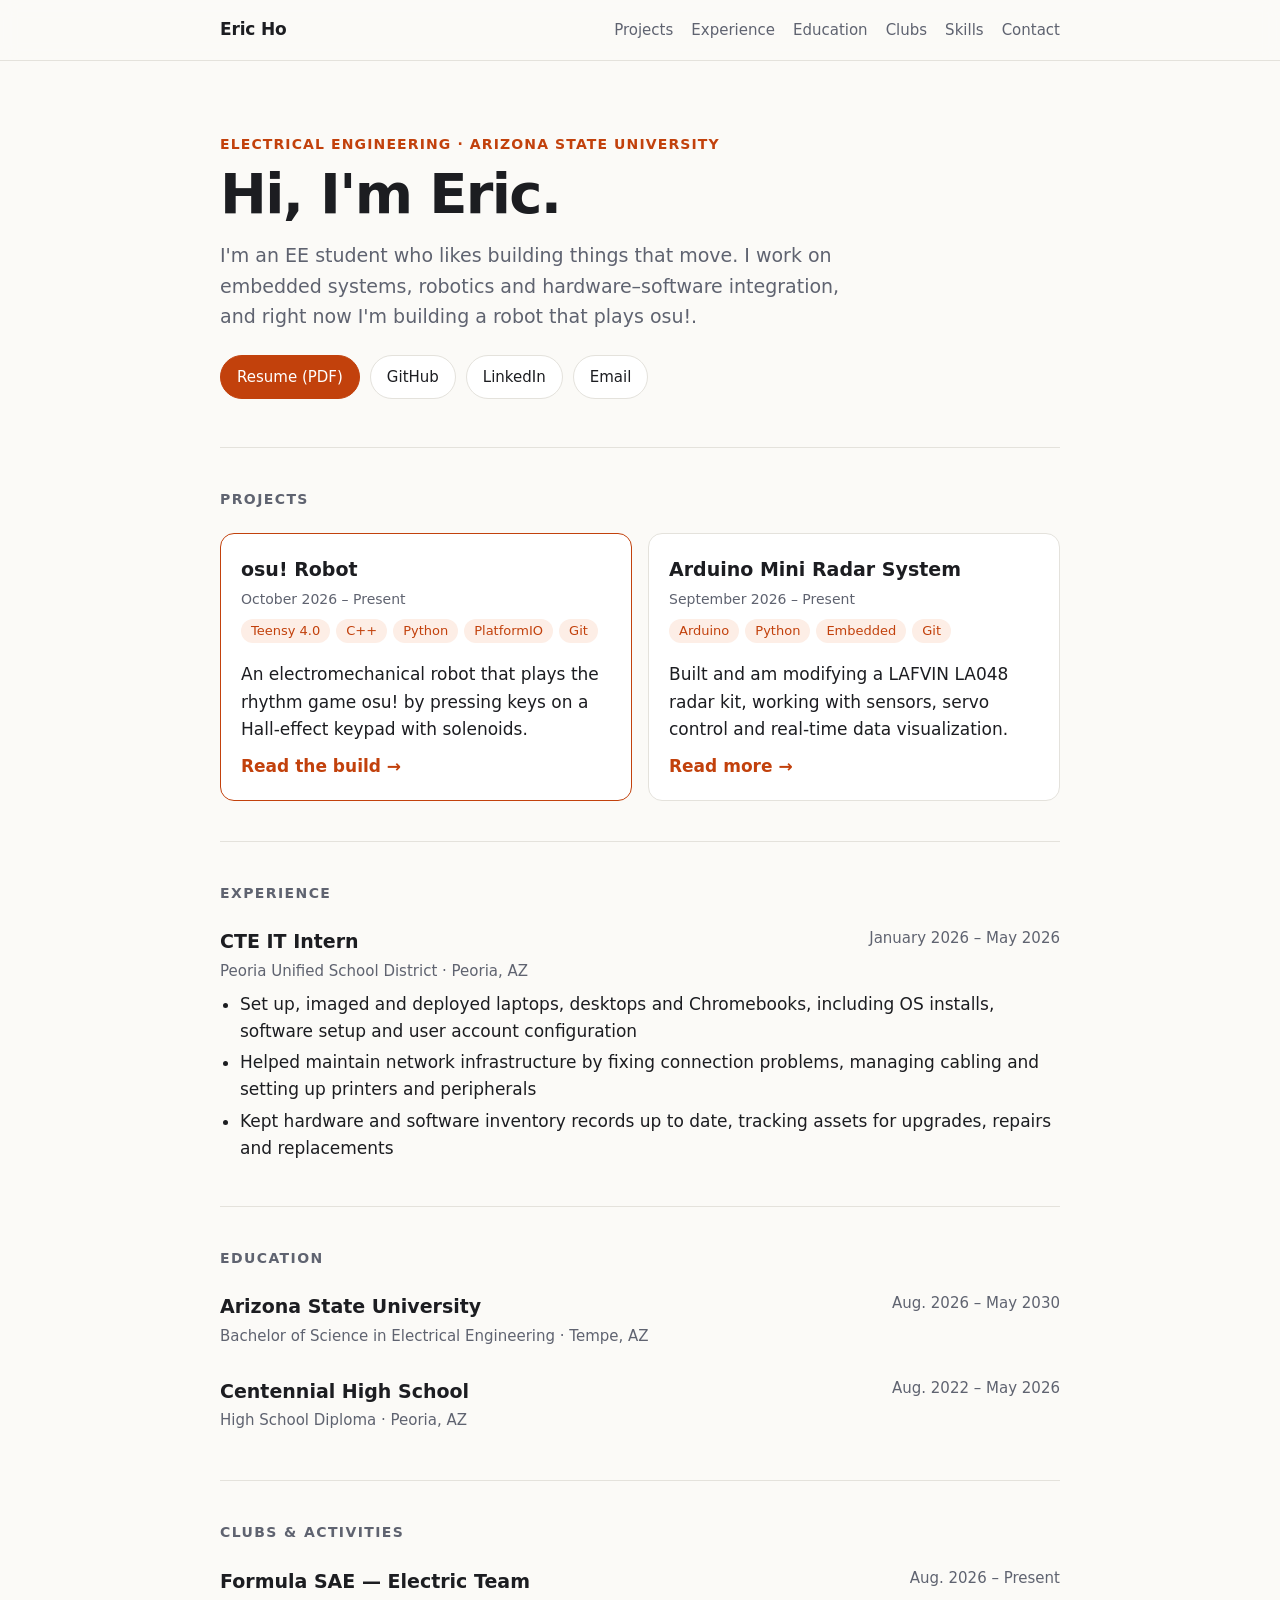
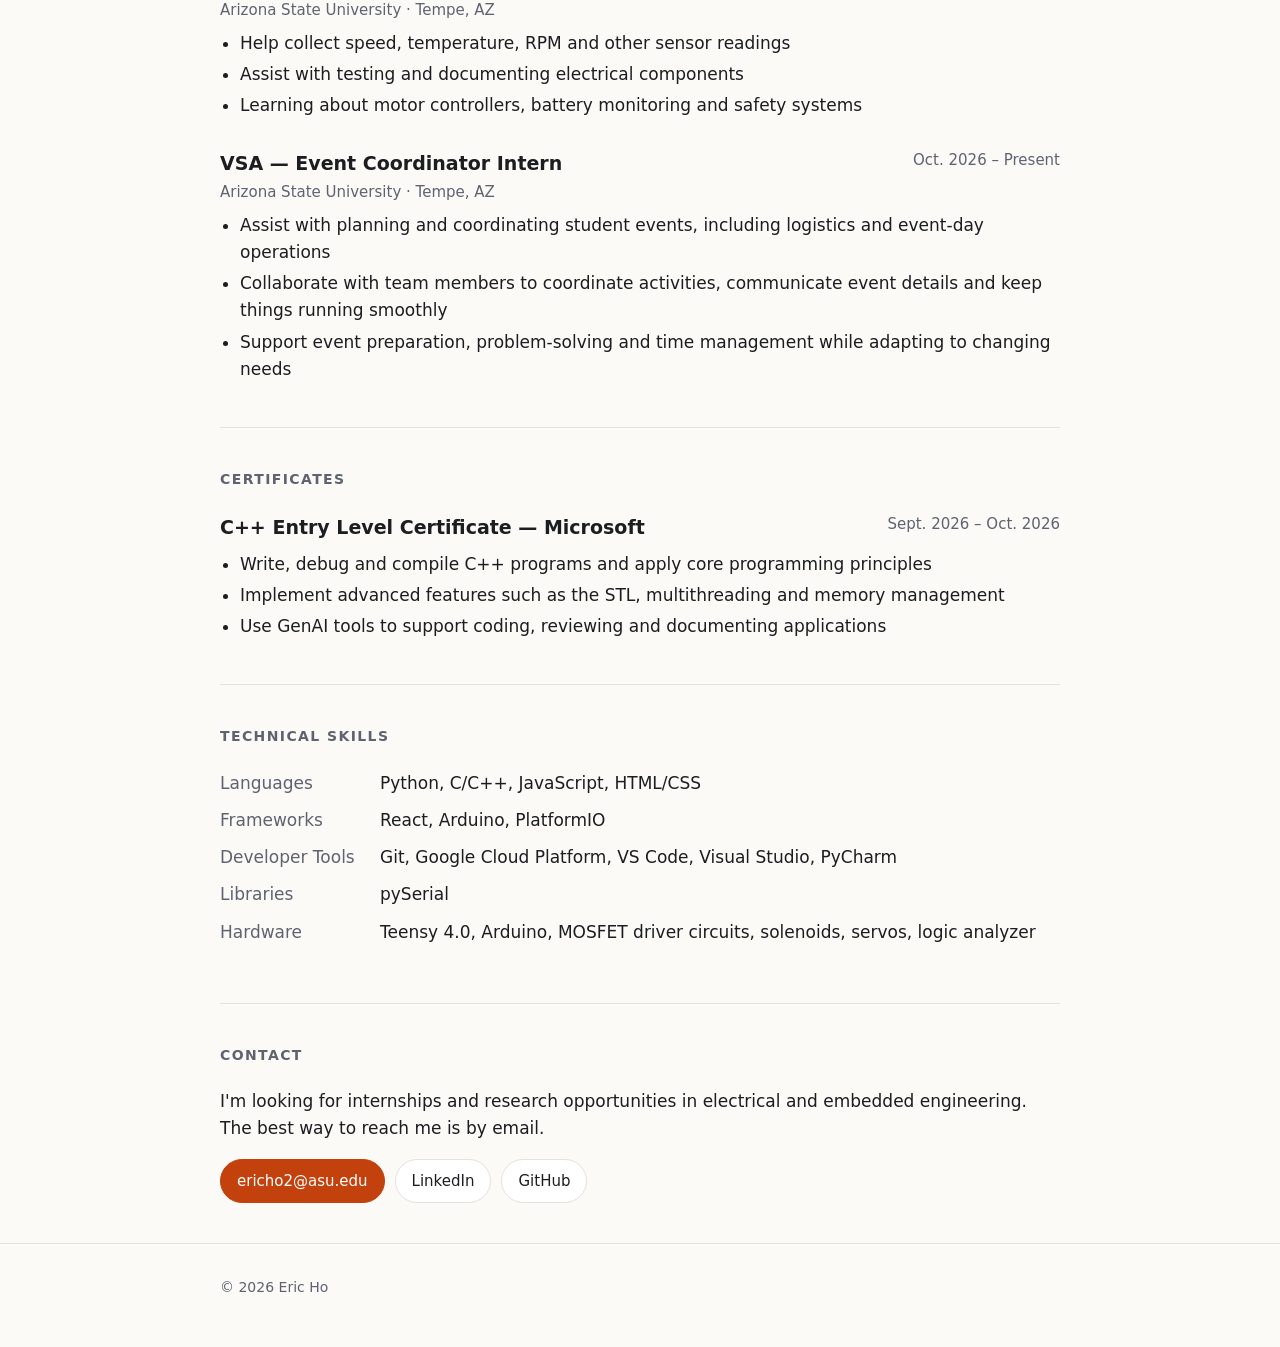
==== index.html @ dca61c08 "Initial commit: portfolio website" ====
<!doctype html>
<html lang="en">
<head>
  <meta charset="utf-8">
  <meta name="viewport" content="width=device-width, initial-scale=1">
  <title>Eric Ho | Electrical Engineering</title>
  <meta name="description" content="Eric Ho, Electrical Engineering student at Arizona State University. Embedded systems, robotics and hardware projects.">
  <link rel="icon" href="data:image/svg+xml,<svg xmlns='http://www.w3.org/2000/svg' viewBox='0 0 100 100'><text y='.9em' font-size='90'>⚡</text></svg>">
  <link rel="stylesheet" href="style.css">
</head>
<body>

<header class="nav">
  <div class="wrap">
    <a class="brand" href="#top">Eric Ho</a>
    <nav>
      <a href="#projects">Projects</a>
      <a href="#experience">Experience</a>
      <a href="#education">Education</a>
      <a href="#clubs">Clubs</a>
      <a href="#skills">Skills</a>
      <a href="#contact">Contact</a>
    </nav>
  </div>
</header>

<main id="top" class="wrap">

  <div class="hero">
    <p class="eyebrow">Electrical Engineering · Arizona State University</p>
    <h1>Hi, I'm Eric.</h1>
    <p class="lead">I'm an EE student who likes building things that move. I work on embedded systems, robotics and hardware–software integration, and right now I'm building a robot that plays osu!.</p>
    <div class="links">
      <a class="btn primary" href="Eric_Ho_Resume.pdf" target="_blank" rel="noopener">Resume (PDF)</a>
      <a class="btn" href="https://github.com/ericho235" target="_blank" rel="noopener">GitHub</a>
      <a class="btn" href="https://linkedin.com/in/erh0" target="_blank" rel="noopener">LinkedIn</a>
      <a class="btn" href="mailto:ericho2@asu.edu">Email</a>
    </div>
  </div>

  <section id="projects">
    <h2>Projects</h2>
    <div class="cards">
      <article class="card featured">
        <h3>osu! Robot</h3>
        <div class="meta">October 2026 – Present</div>
        <div class="tags"><span class="tag">Teensy 4.0</span><span class="tag">C++</span><span class="tag">Python</span><span class="tag">PlatformIO</span><span class="tag">Git</span></div>
        <p>An electromechanical robot that plays the rhythm game osu! by pressing keys on a Hall-effect keypad with solenoids.</p>
        <a class="more" href="projects/osu-robot.html">Read the build →</a>
      </article>
      <article class="card">
        <h3>Arduino Mini Radar System</h3>
        <div class="meta">September 2026 – Present</div>
        <div class="tags"><span class="tag">Arduino</span><span class="tag">Python</span><span class="tag">Embedded</span><span class="tag">Git</span></div>
        <p>Built and am modifying a LAFVIN LA048 radar kit, working with sensors, servo control and real-time data visualization.</p>
        <a class="more" href="projects/radar.html">Read more →</a>
      </article>
    </div>
  </section>

  <section id="experience">
    <h2>Experience</h2>
    <div class="item">
      <div class="item-head"><h3>CTE IT Intern</h3><span class="meta">January 2026 – May 2026</span></div>
      <div class="sub">Peoria Unified School District · Peoria, AZ</div>
      <ul>
        <li>Set up, imaged and deployed laptops, desktops and Chromebooks, including OS installs, software setup and user account configuration</li>
        <li>Helped maintain network infrastructure by fixing connection problems, managing cabling and setting up printers and peripherals</li>
        <li>Kept hardware and software inventory records up to date, tracking assets for upgrades, repairs and replacements</li>
      </ul>
    </div>
  </section>

  <section id="education">
    <h2>Education</h2>
    <div class="item">
      <div class="item-head"><h3>Arizona State University</h3><span class="meta">Aug. 2026 – May 2030</span></div>
      <div class="sub">Bachelor of Science in Electrical Engineering · Tempe, AZ</div>
    </div>
    <div class="item">
      <div class="item-head"><h3>Centennial High School</h3><span class="meta">Aug. 2022 – May 2026</span></div>
      <div class="sub">High School Diploma · Peoria, AZ</div>
    </div>
  </section>

  <section id="clubs">
    <h2>Clubs &amp; Activities</h2>
    <div class="item">
      <div class="item-head"><h3>Formula SAE — Electric Team</h3><span class="meta">Aug. 2026 – Present</span></div>
      <div class="sub">Arizona State University · Tempe, AZ</div>
      <ul>
        <li>Help collect speed, temperature, RPM and other sensor readings</li>
        <li>Assist with testing and documenting electrical components</li>
        <li>Learning about motor controllers, battery monitoring and safety systems</li>
      </ul>
    </div>
    <div class="item">
      <div class="item-head"><h3>VSA — Event Coordinator Intern</h3><span class="meta">Oct. 2026 – Present</span></div>
      <div class="sub">Arizona State University · Tempe, AZ</div>
      <ul>
        <li>Assist with planning and coordinating student events, including logistics and event-day operations</li>
        <li>Collaborate with team members to coordinate activities, communicate event details and keep things running smoothly</li>
        <li>Support event preparation, problem-solving and time management while adapting to changing needs</li>
      </ul>
    </div>
  </section>

  <section id="certificates">
    <h2>Certificates</h2>
    <div class="item">
      <div class="item-head"><h3>C++ Entry Level Certificate — Microsoft</h3><span class="meta">Sept. 2026 – Oct. 2026</span></div>
      <ul>
        <li>Write, debug and compile C++ programs and apply core programming principles</li>
        <li>Implement advanced features such as the STL, multithreading and memory management</li>
        <li>Use GenAI tools to support coding, reviewing and documenting applications</li>
      </ul>
    </div>
  </section>

  <section id="skills">
    <h2>Technical Skills</h2>
    <dl class="skills">
      <dt>Languages</dt><dd>Python, C/C++, JavaScript, HTML/CSS</dd>
      <dt>Frameworks</dt><dd>React, Arduino, PlatformIO</dd>
      <dt>Developer Tools</dt><dd>Git, Google Cloud Platform, VS Code, Visual Studio, PyCharm</dd>
      <dt>Libraries</dt><dd>pySerial</dd>
      <dt>Hardware</dt><dd>Teensy 4.0, Arduino, MOSFET driver circuits, solenoids, servos, logic analyzer</dd>
    </dl>
  </section>

  <section id="contact">
    <h2>Contact</h2>
    <p>I'm looking for internships and research opportunities in electrical and embedded engineering. The best way to reach me is by email.</p>
    <div class="links">
      <a class="btn primary" href="mailto:ericho2@asu.edu">ericho2@asu.edu</a>
      <a class="btn" href="https://linkedin.com/in/eric-ho-8888b2319" target="_blank" rel="noopener">LinkedIn</a>
      <a class="btn" href="https://github.com/ericho235" target="_blank" rel="noopener">GitHub</a>
    </div>
  </section>

</main>

<footer>
  <div class="wrap">© <span id="yr">2026</span> Eric Ho</div>
</footer>
<script>document.getElementById('yr').textContent = new Date().getFullYear();</script>
</body>
</html>
---- style.css ----
:root {
  --bg: #fbfaf7;
  --surface: #ffffff;
  --text: #1c1d21;
  --muted: #5f6370;
  --line: #e4e2dc;
  --accent: #c2410c;
  --accent-soft: #fdeee6;
  --maxw: 880px;
}
@media (prefers-color-scheme: dark) {
  :root {
    --bg: #121316;
    --surface: #1a1c20;
    --text: #ecebe8;
    --muted: #a0a3ab;
    --line: #2b2e34;
    --accent: #fb8a4c;
    --accent-soft: #2a1d16;
  }
}

* { box-sizing: border-box; }
html { scroll-behavior: smooth; scroll-padding-top: 72px; }
body {
  margin: 0;
  background: var(--bg);
  color: var(--text);
  font: 17px/1.6 "Inter", system-ui, -apple-system, "Segoe UI", sans-serif;
}
a { color: var(--accent); text-decoration: none; }
a:hover { text-decoration: underline; }
img, video { max-width: 100%; display: block; border-radius: 10px; }

.wrap { max-width: var(--maxw); margin: 0 auto; padding: 0 20px; }

/* Nav */
header.nav {
  position: sticky; top: 0; z-index: 10;
  background: color-mix(in srgb, var(--bg) 88%, transparent);
  backdrop-filter: blur(8px);
  border-bottom: 1px solid var(--line);
}
header.nav .wrap { display: flex; align-items: center; justify-content: space-between; height: 60px; gap: 16px; }
header.nav .brand { font-weight: 700; color: var(--text); letter-spacing: -0.01em; }
header.nav nav { display: flex; gap: 18px; overflow-x: auto; scrollbar-width: none; }
header.nav nav a { color: var(--muted); font-size: 15px; white-space: nowrap; }
header.nav nav a:hover { color: var(--text); text-decoration: none; }

/* Hero */
.hero { padding: 72px 0 48px; }
.hero .eyebrow { color: var(--accent); font-weight: 600; font-size: 14px; letter-spacing: .08em; text-transform: uppercase; margin: 0 0 10px; }
.hero h1 { font-size: clamp(36px, 7vw, 56px); line-height: 1.05; margin: 0 0 16px; letter-spacing: -0.03em; }
.hero p.lead { font-size: 19px; color: var(--muted); max-width: 620px; margin: 0 0 24px; }
.links { display: flex; flex-wrap: wrap; gap: 10px; }
.btn {
  display: inline-block; padding: 9px 16px; border-radius: 999px;
  border: 1px solid var(--line); color: var(--text); font-size: 15px; background: var(--surface);
}
.btn:hover { border-color: var(--accent); text-decoration: none; }
.btn.primary { background: var(--accent); border-color: var(--accent); color: #fff; }

/* Sections */
section { padding: 40px 0; border-top: 1px solid var(--line); }
section h2 { font-size: 14px; letter-spacing: .1em; text-transform: uppercase; color: var(--muted); margin: 0 0 22px; }

.item { margin-bottom: 28px; }
.item:last-child { margin-bottom: 0; }
.item-head { display: flex; justify-content: space-between; flex-wrap: wrap; gap: 4px 16px; }
.item h3 { font-size: 19px; margin: 0; }
.item .meta { color: var(--muted); font-size: 15px; }
.item .sub { color: var(--muted); font-size: 15px; margin: 2px 0 8px; }
.item ul { margin: 8px 0 0; padding-left: 20px; }
.item li { margin-bottom: 4px; }

.tags { display: flex; flex-wrap: wrap; gap: 6px; margin: 8px 0; }
.tag { font-size: 13px; padding: 2px 10px; border-radius: 999px; background: var(--accent-soft); color: var(--accent); }

/* Project cards */
.cards { display: grid; grid-template-columns: repeat(auto-fit, minmax(260px, 1fr)); gap: 16px; }
.card {
  background: var(--surface); border: 1px solid var(--line); border-radius: 14px;
  padding: 20px; display: flex; flex-direction: column;
}
.card.featured { border-color: var(--accent); }
.card h3 { margin: 0 0 4px; font-size: 19px; }
.card .meta { color: var(--muted); font-size: 14px; }
.card p { margin: 10px 0; }
.card .more { margin-top: auto; font-weight: 600; }

.skills { display: grid; grid-template-columns: 140px 1fr; gap: 10px 20px; }
.skills dt { color: var(--muted); }
.skills dd { margin: 0; }
@media (max-width: 560px) { .skills { grid-template-columns: 1fr; gap: 2px; } .skills dd { margin-bottom: 10px; } }

footer { padding: 32px 0 48px; color: var(--muted); font-size: 14px; border-top: 1px solid var(--line); }

/* Project page */
.project-hero { padding: 48px 0 24px; }
.project-hero h1 { font-size: clamp(32px, 6vw, 46px); margin: 8px 0 10px; letter-spacing: -0.02em; }
.back { font-size: 15px; }
.media-placeholder {
  aspect-ratio: 16 / 9; border: 2px dashed var(--line); border-radius: 14px;
  display: grid; place-items: center; text-align: center; color: var(--muted); padding: 20px;
  background: var(--surface); margin: 8px 0 0;
}
.prose h2 { font-size: 24px; text-transform: none; letter-spacing: -0.01em; color: var(--text); margin: 0 0 12px; }
.prose p, .prose li { max-width: 680px; }
.todo { background: var(--accent-soft); border-left: 3px solid var(--accent); padding: 10px 14px; border-radius: 6px; font-size: 15px; }
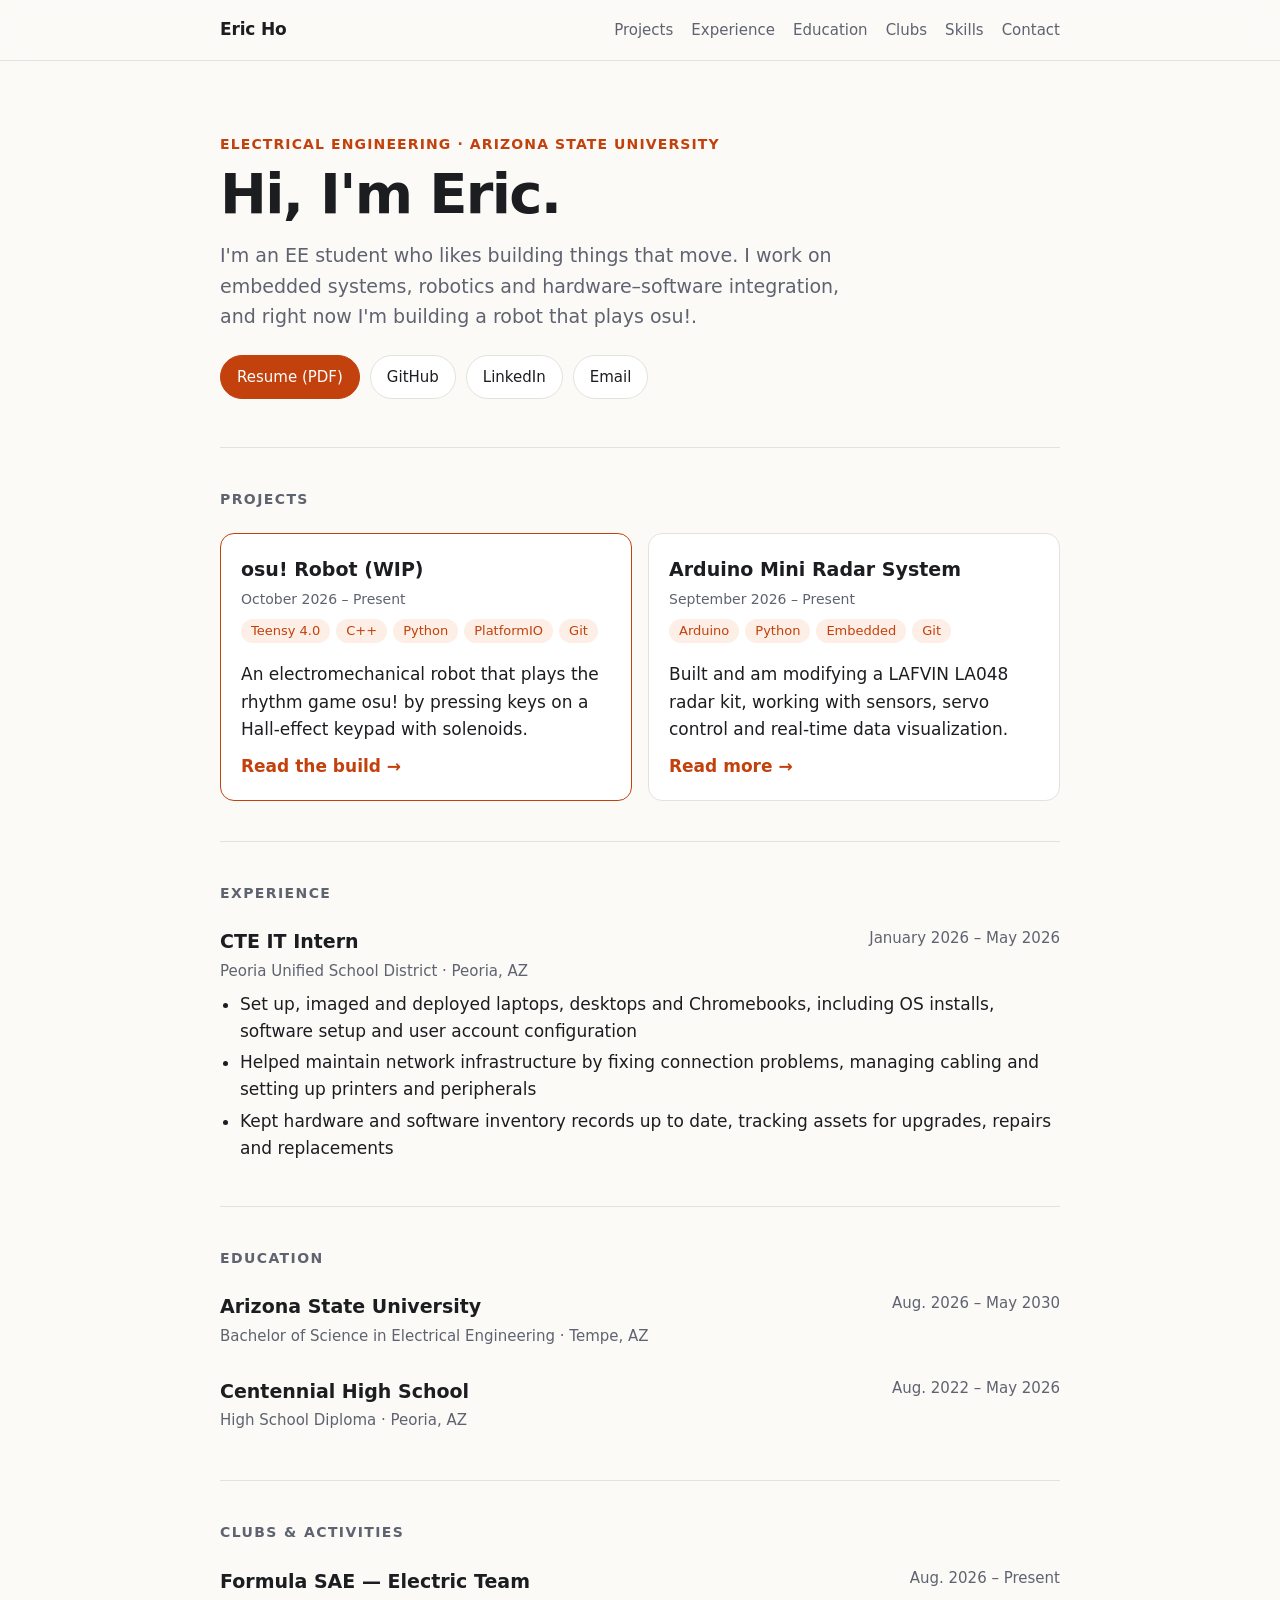
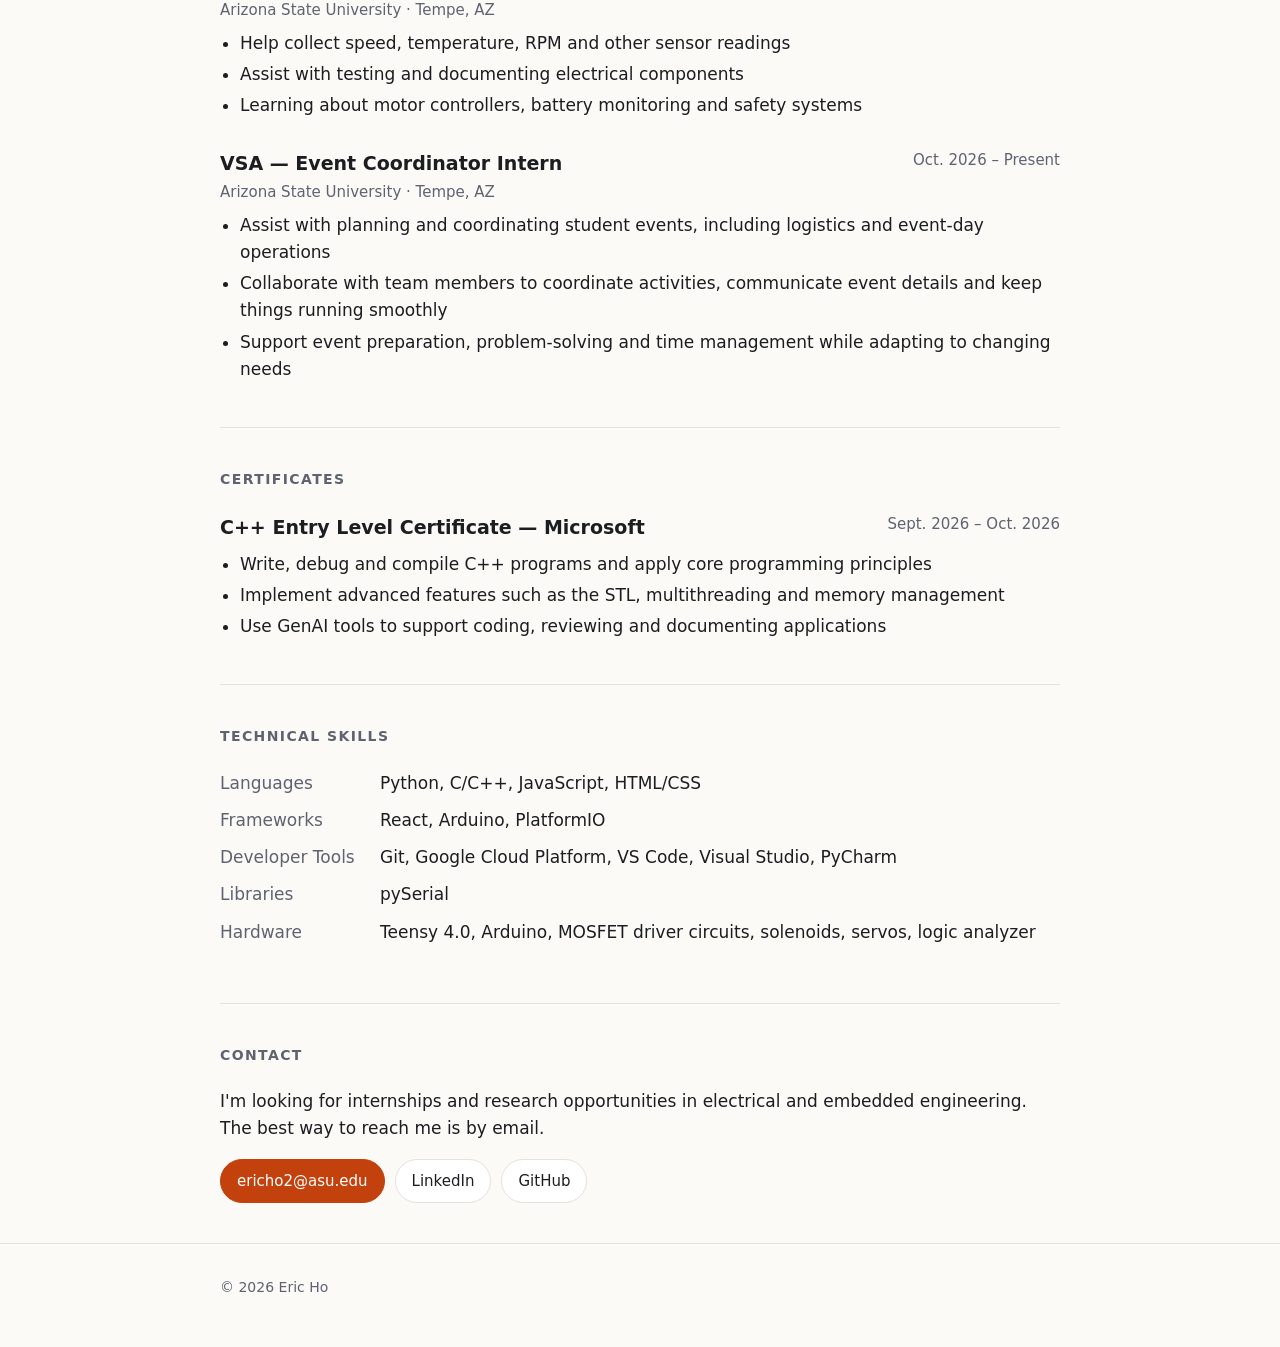
==== commit 8d109d0e: "Update project title to 'osu! Robot (WIP)'" ====
--- a/index.html
+++ b/index.html
@@ -42,7 +42,7 @@
     <h2>Projects</h2>
     <div class="cards">
       <article class="card featured">
-        <h3>osu! Robot</h3>
+        <h3>osu! Robot (WIP)</h3>
         <div class="meta">October 2026 – Present</div>
         <div class="tags"><span class="tag">Teensy 4.0</span><span class="tag">C++</span><span class="tag">Python</span><span class="tag">PlatformIO</span><span class="tag">Git</span></div>
         <p>An electromechanical robot that plays the rhythm game osu! by pressing keys on a Hall-effect keypad with solenoids.</p>
--- a/style.css
+++ b/style.css
@@ -106,4 +106,7 @@
 }
 .prose h2 { font-size: 24px; text-transform: none; letter-spacing: -0.01em; color: var(--text); margin: 0 0 12px; }
 .prose p, .prose li { max-width: 680px; }
+.video { position: relative; aspect-ratio: 16 / 9; border-radius: 14px; overflow: hidden; }
+.video iframe { position: absolute; inset: 0; width: 100%; height: 100%; border: 0; }
+.prose code { font-size: 0.9em; background: var(--accent-soft); padding: 1px 6px; border-radius: 4px; }
 .todo { background: var(--accent-soft); border-left: 3px solid var(--accent); padding: 10px 14px; border-radius: 6px; font-size: 15px; }
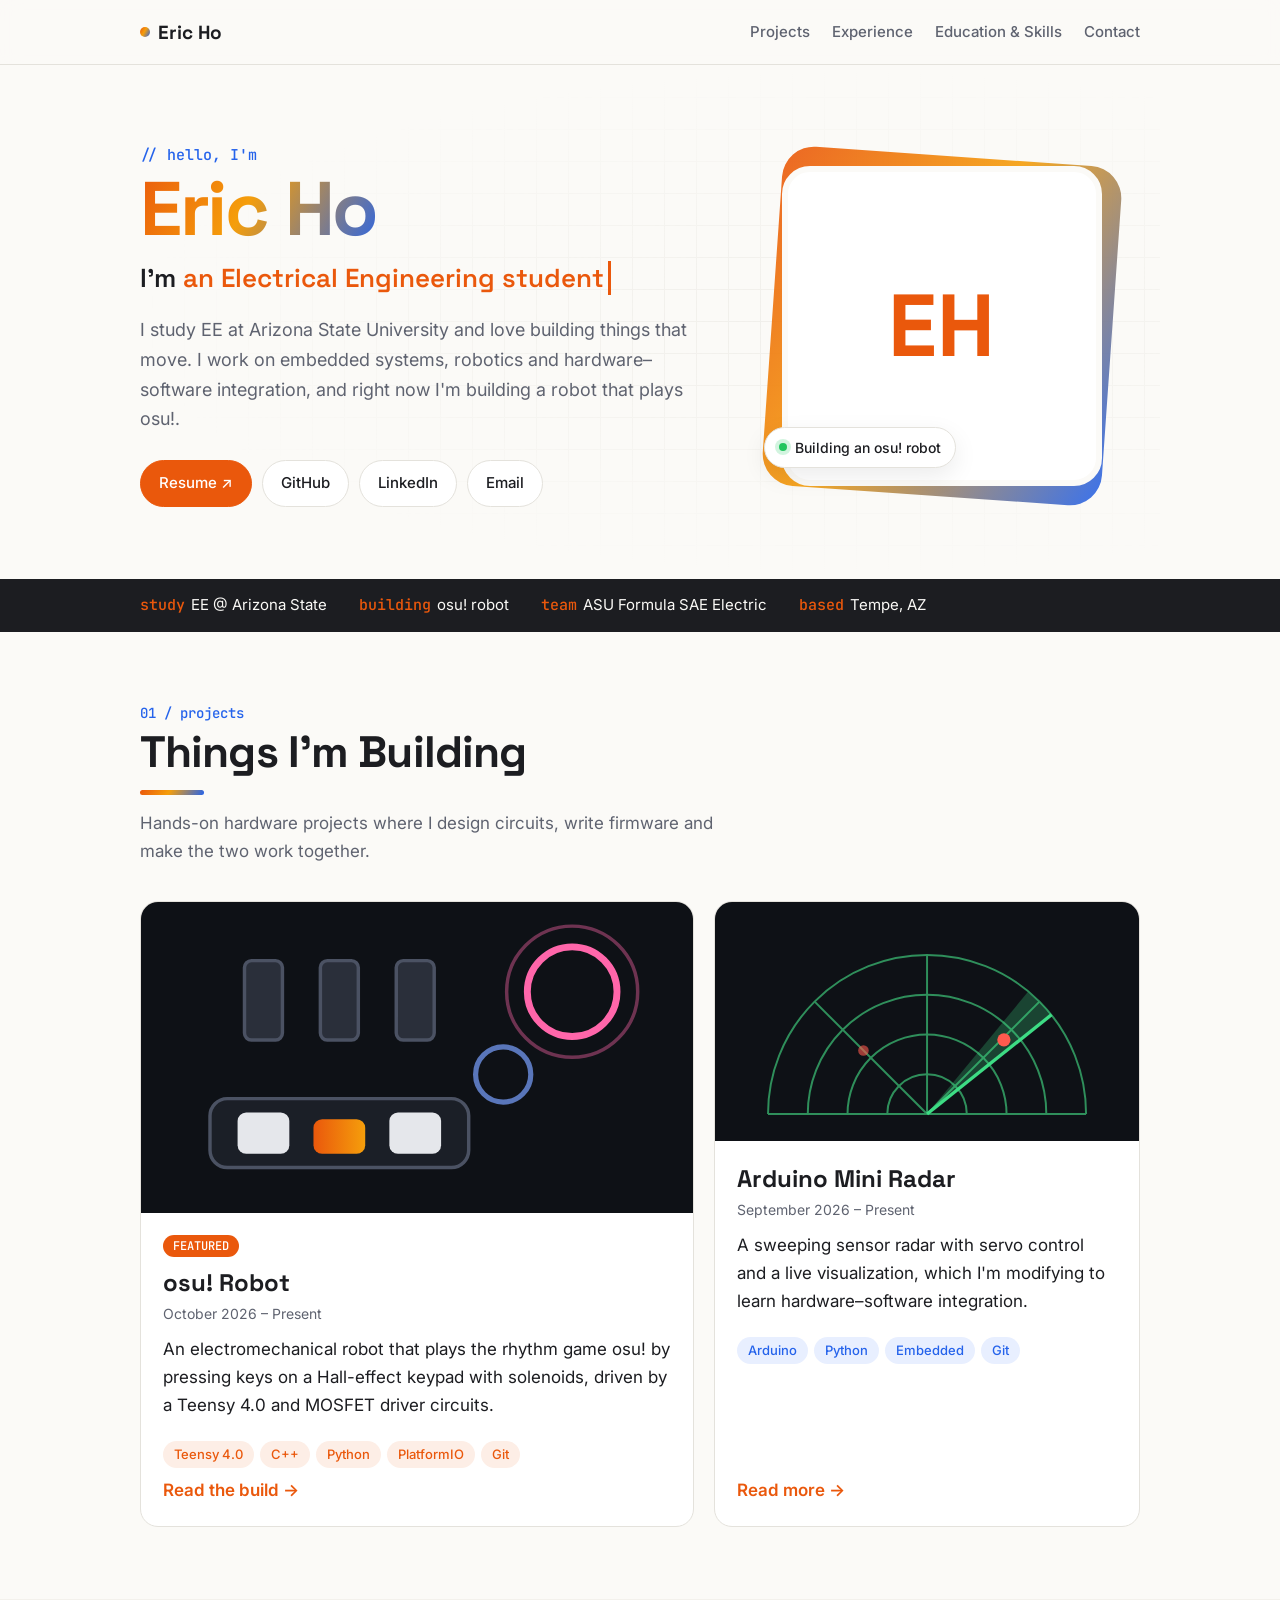
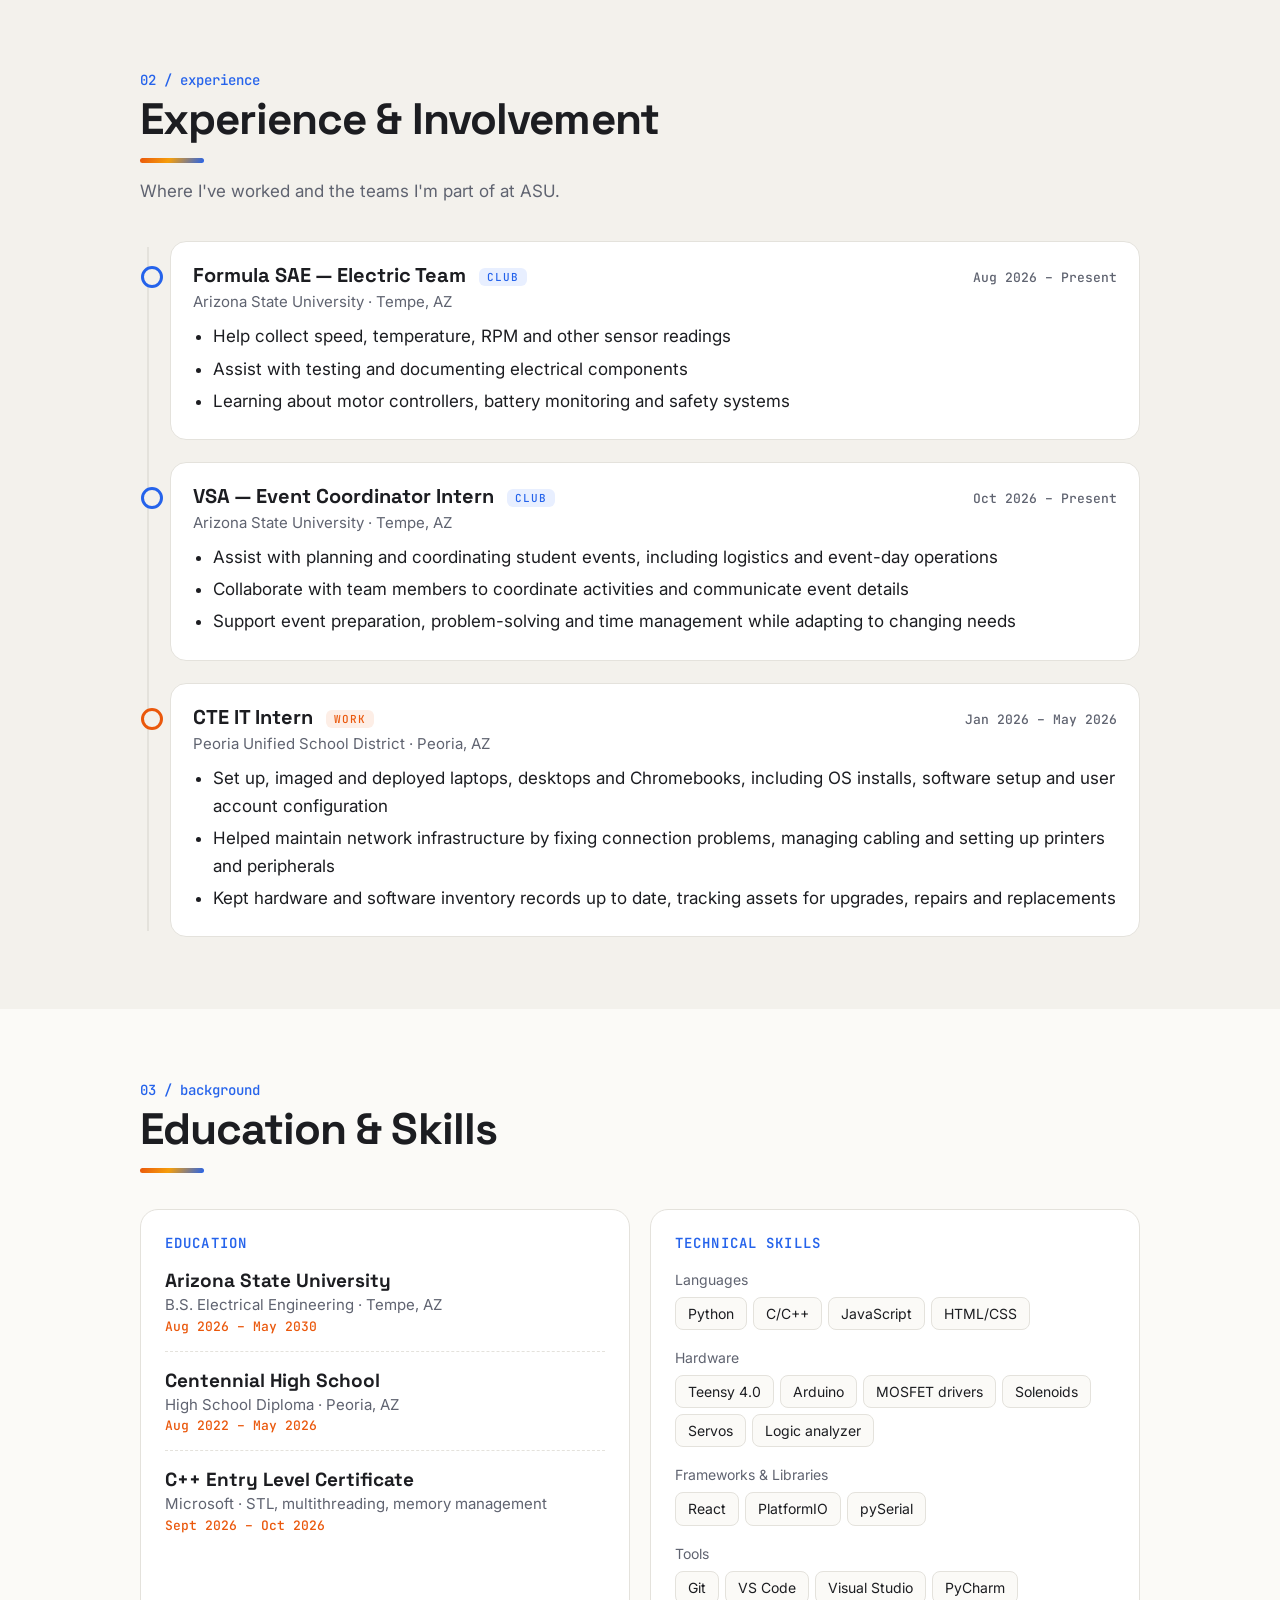
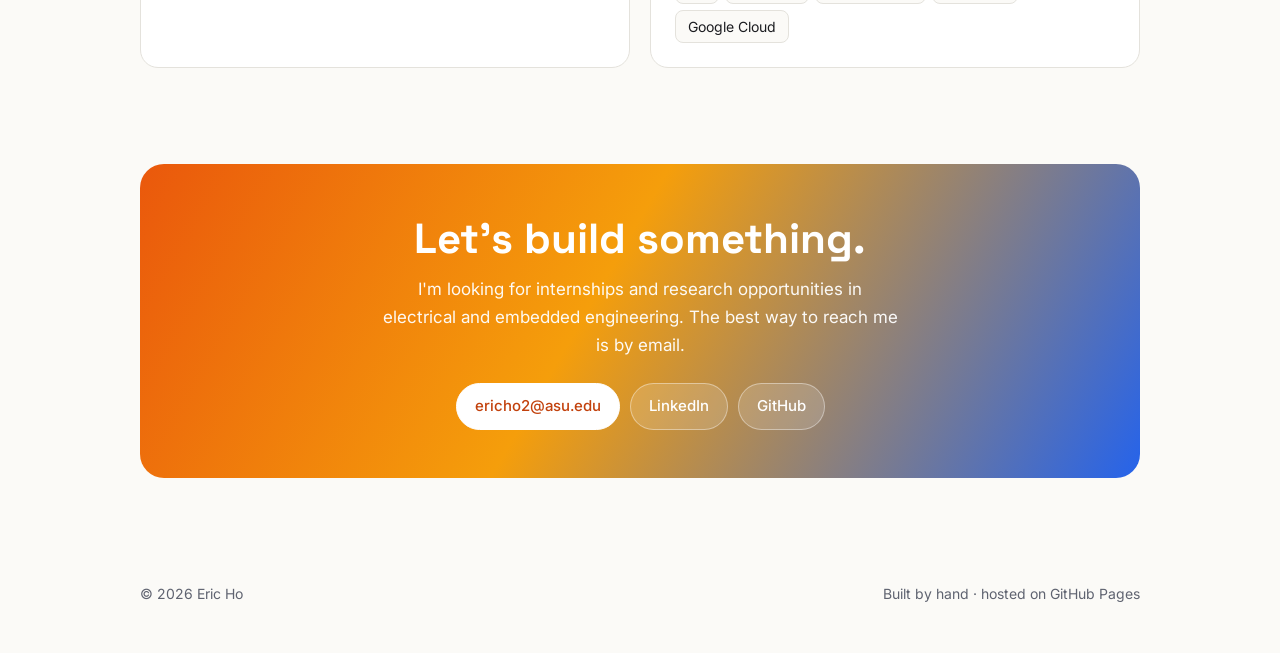
==== commit ce0cb1d2: "Redesign homepage with combined sections and personal photo" ====
--- a/index.html
+++ b/index.html
@@ -12,137 +12,234 @@
 
 <header class="nav">
   <div class="wrap">
-    <a class="brand" href="#top">Eric Ho</a>
+    <a class="brand" href="#top"><span class="dot"></span>Eric Ho</a>
     <nav>
       <a href="#projects">Projects</a>
       <a href="#experience">Experience</a>
-      <a href="#education">Education</a>
-      <a href="#clubs">Clubs</a>
-      <a href="#skills">Skills</a>
+      <a href="#education">Education &amp; Skills</a>
       <a href="#contact">Contact</a>
     </nav>
   </div>
 </header>
 
-<main id="top" class="wrap">
-
-  <div class="hero">
-    <p class="eyebrow">Electrical Engineering · Arizona State University</p>
-    <h1>Hi, I'm Eric.</h1>
-    <p class="lead">I'm an EE student who likes building things that move. I work on embedded systems, robotics and hardware–software integration, and right now I'm building a robot that plays osu!.</p>
-    <div class="links">
-      <a class="btn primary" href="Eric_Ho_Resume.pdf" target="_blank" rel="noopener">Resume (PDF)</a>
-      <a class="btn" href="https://github.com/ericho235" target="_blank" rel="noopener">GitHub</a>
-      <a class="btn" href="https://linkedin.com/in/erh0" target="_blank" rel="noopener">LinkedIn</a>
-      <a class="btn" href="mailto:ericho2@asu.edu">Email</a>
+<main id="top">
+
+  <!-- ================= HERO ================= -->
+  <div class="wrap">
+    <div class="hero">
+      <div>
+        <p class="hello">// hello, I'm</p>
+        <h1><span class="grad">Eric Ho</span></h1>
+        <p class="role">I'm <span class="typed" id="typed">an Electrical Engineering student</span></p>
+        <p class="lead">I study EE at Arizona State University and love building things that move. I work on embedded systems, robotics and hardware–software integration, and right now I'm building a robot that plays osu!.</p>
+        <div class="links">
+          <a class="btn primary" href="Eric_Ho_Resume.pdf" target="_blank" rel="noopener">Resume ↗</a>
+          <a class="btn" href="https://github.com/ericho235" target="_blank" rel="noopener">GitHub</a>
+          <a class="btn" href="https://linkedin.com/in/eric-ho-8888b2319" target="_blank" rel="noopener">LinkedIn</a>
+          <a class="btn" href="mailto:ericho2@asu.edu">Email</a>
+        </div>
+      </div>
+
+      <!-- Your photo: save a square-ish photo as assets/profile.jpg
+           Until then, your initials show instead. -->
+      <div class="photo-wrap">
+        <img class="photo" src="assets/profile.jpg" alt="Eric Ho"
+             onerror="this.outerHTML='<div class=&quot;photo-fallback&quot;>EH</div>'">
+        <div class="status"><span class="live"></span>Building an osu! robot</div>
+      </div>
     </div>
   </div>
 
+  <!-- ================= QUICK FACTS STRIP ================= -->
+  <div class="strip">
+    <div class="wrap">
+      <span><b>study</b>EE @ Arizona State</span>
+      <span><b>building</b>osu! robot</span>
+      <span><b>team</b>ASU Formula SAE Electric</span>
+      <span><b>based</b>Tempe, AZ</span>
+    </div>
+  </div>
+
+  <!-- ================= PROJECTS ================= -->
   <section id="projects">
-    <h2>Projects</h2>
-    <div class="cards">
-      <article class="card featured">
-        <h3>osu! Robot (WIP)</h3>
-        <div class="meta">October 2026 – Present</div>
-        <div class="tags"><span class="tag">Teensy 4.0</span><span class="tag">C++</span><span class="tag">Python</span><span class="tag">PlatformIO</span><span class="tag">Git</span></div>
-        <p>An electromechanical robot that plays the rhythm game osu! by pressing keys on a Hall-effect keypad with solenoids.</p>
-        <a class="more" href="projects/osu-robot.html">Read the build →</a>
-      </article>
-      <article class="card">
-        <h3>Arduino Mini Radar System</h3>
-        <div class="meta">September 2026 – Present</div>
-        <div class="tags"><span class="tag">Arduino</span><span class="tag">Python</span><span class="tag">Embedded</span><span class="tag">Git</span></div>
-        <p>Built and am modifying a LAFVIN LA048 radar kit, working with sensors, servo control and real-time data visualization.</p>
-        <a class="more" href="projects/radar.html">Read more →</a>
-      </article>
-    </div>
-  </section>
-
-  <section id="experience">
-    <h2>Experience</h2>
-    <div class="item">
-      <div class="item-head"><h3>CTE IT Intern</h3><span class="meta">January 2026 – May 2026</span></div>
-      <div class="sub">Peoria Unified School District · Peoria, AZ</div>
-      <ul>
-        <li>Set up, imaged and deployed laptops, desktops and Chromebooks, including OS installs, software setup and user account configuration</li>
-        <li>Helped maintain network infrastructure by fixing connection problems, managing cabling and setting up printers and peripherals</li>
-        <li>Kept hardware and software inventory records up to date, tracking assets for upgrades, repairs and replacements</li>
-      </ul>
-    </div>
-  </section>
-
+    <div class="wrap">
+      <div class="sec-head">
+        <p class="kicker">01 / projects</p>
+        <h2>Things I'm Building</h2>
+        <p>Hands-on hardware projects where I design circuits, write firmware and make the two work together.</p>
+      </div>
+
+      <div class="projects">
+        <a class="pcard" href="projects/osu-robot.html">
+          <div class="thumb">
+            <!-- Swap this SVG for a real photo: <img src="assets/osu-thumb.jpg" alt="osu! robot"> -->
+            <svg viewBox="0 0 320 180" aria-hidden="true">
+              <defs><linearGradient id="g1" x1="0" x2="1"><stop offset="0" stop-color="#ea580c"/><stop offset="1" stop-color="#f59e0b"/></linearGradient></defs>
+              <circle cx="250" cy="52" r="26" fill="none" stroke="#ff66aa" stroke-width="4"/>
+              <circle cx="250" cy="52" r="38" fill="none" stroke="#ff66aa" stroke-width="2" opacity=".4"/>
+              <circle cx="210" cy="100" r="16" fill="none" stroke="#7aa2ff" stroke-width="3" opacity=".7"/>
+              <g fill="#2a2f3a" stroke="#4b5263" stroke-width="2">
+                <rect x="60" y="34" width="22" height="46" rx="4"/><rect x="104" y="34" width="22" height="46" rx="4"/><rect x="148" y="34" width="22" height="46" rx="4"/>
+              </g>
+              <g stroke="url(#g1)" stroke-width="5" stroke-linecap="round"><line x1="71" y1="80" x2="71" y2="104"/><line x1="115" y1="80" x2="115" y2="112"/><line x1="159" y1="80" x2="159" y2="104"/></g>
+              <rect x="40" y="114" width="150" height="40" rx="10" fill="#1b1f27" stroke="#4b5263" stroke-width="2"/>
+              <g fill="#e5e7eb"><rect x="56" y="122" width="30" height="24" rx="5"/><rect x="100" y="126" width="30" height="20" rx="5" fill="url(#g1)"/><rect x="144" y="122" width="30" height="24" rx="5"/></g>
+            </svg>
+          </div>
+          <div class="body">
+            <span class="badge">FEATURED</span>
+            <h3>osu! Robot</h3>
+            <div class="meta">October 2026 – Present</div>
+            <p>An electromechanical robot that plays the rhythm game osu! by pressing keys on a Hall-effect keypad with solenoids, driven by a Teensy 4.0 and MOSFET driver circuits.</p>
+            <div class="tags"><span class="tag">Teensy 4.0</span><span class="tag">C++</span><span class="tag">Python</span><span class="tag">PlatformIO</span><span class="tag">Git</span></div>
+            <span class="more">Read the build →</span>
+          </div>
+        </a>
+
+        <a class="pcard" href="projects/radar.html">
+          <div class="thumb">
+            <svg viewBox="0 0 320 180" aria-hidden="true">
+              <g fill="none" stroke="#2f8f5b" stroke-width="1.5">
+                <path d="M40 160 A120 120 0 0 1 280 160"/><path d="M70 160 A90 90 0 0 1 250 160"/><path d="M100 160 A60 60 0 0 1 220 160"/><path d="M130 160 A30 30 0 0 1 190 160"/>
+                <line x1="40" y1="160" x2="280" y2="160"/><line x1="160" y1="160" x2="160" y2="40"/><line x1="160" y1="160" x2="75" y2="75"/><line x1="160" y1="160" x2="245" y2="75"/>
+              </g>
+              <path d="M160 160 L254 85 A120 120 0 0 0 236 68 Z" fill="#3ddc84" opacity=".25"/>
+              <line x1="160" y1="160" x2="254" y2="85" stroke="#3ddc84" stroke-width="2.5"/>
+              <circle cx="218" cy="104" r="5" fill="#ff5a4e"/><circle cx="112" cy="112" r="4" fill="#ff5a4e" opacity=".6"/>
+            </svg>
+          </div>
+          <div class="body">
+            <h3>Arduino Mini Radar</h3>
+            <div class="meta">September 2026 – Present</div>
+            <p>A sweeping sensor radar with servo control and a live visualization, which I'm modifying to learn hardware–software integration.</p>
+            <div class="tags"><span class="tag blue">Arduino</span><span class="tag blue">Python</span><span class="tag blue">Embedded</span><span class="tag blue">Git</span></div>
+            <span class="more">Read more →</span>
+          </div>
+        </a>
+      </div>
+    </div>
+  </section>
+
+  <!-- ================= EXPERIENCE + CLUBS ================= -->
+  <section id="experience" class="alt">
+    <div class="wrap">
+      <div class="sec-head">
+        <p class="kicker">02 / experience</p>
+        <h2>Experience &amp; Involvement</h2>
+        <p>Where I've worked and the teams I'm part of at ASU.</p>
+      </div>
+
+      <div class="timeline">
+        <div class="tl-item club">
+          <div class="tl-head"><h3>Formula SAE — Electric Team <span class="kind club">Club</span></h3><span class="date">Aug 2026 – Present</span></div>
+          <div class="org">Arizona State University · Tempe, AZ</div>
+          <ul>
+            <li>Help collect speed, temperature, RPM and other sensor readings</li>
+            <li>Assist with testing and documenting electrical components</li>
+            <li>Learning about motor controllers, battery monitoring and safety systems</li>
+          </ul>
+        </div>
+
+        <div class="tl-item club">
+          <div class="tl-head"><h3>VSA — Event Coordinator Intern <span class="kind club">Club</span></h3><span class="date">Oct 2026 – Present</span></div>
+          <div class="org">Arizona State University · Tempe, AZ</div>
+          <ul>
+            <li>Assist with planning and coordinating student events, including logistics and event-day operations</li>
+            <li>Collaborate with team members to coordinate activities and communicate event details</li>
+            <li>Support event preparation, problem-solving and time management while adapting to changing needs</li>
+          </ul>
+        </div>
+
+        <div class="tl-item">
+          <div class="tl-head"><h3>CTE IT Intern <span class="kind work">Work</span></h3><span class="date">Jan 2026 – May 2026</span></div>
+          <div class="org">Peoria Unified School District · Peoria, AZ</div>
+          <ul>
+            <li>Set up, imaged and deployed laptops, desktops and Chromebooks, including OS installs, software setup and user account configuration</li>
+            <li>Helped maintain network infrastructure by fixing connection problems, managing cabling and setting up printers and peripherals</li>
+            <li>Kept hardware and software inventory records up to date, tracking assets for upgrades, repairs and replacements</li>
+          </ul>
+        </div>
+      </div>
+    </div>
+  </section>
+
+  <!-- ================= EDUCATION + SKILLS ================= -->
   <section id="education">
-    <h2>Education</h2>
-    <div class="item">
-      <div class="item-head"><h3>Arizona State University</h3><span class="meta">Aug. 2026 – May 2030</span></div>
-      <div class="sub">Bachelor of Science in Electrical Engineering · Tempe, AZ</div>
-    </div>
-    <div class="item">
-      <div class="item-head"><h3>Centennial High School</h3><span class="meta">Aug. 2022 – May 2026</span></div>
-      <div class="sub">High School Diploma · Peoria, AZ</div>
-    </div>
-  </section>
-
-  <section id="clubs">
-    <h2>Clubs &amp; Activities</h2>
-    <div class="item">
-      <div class="item-head"><h3>Formula SAE — Electric Team</h3><span class="meta">Aug. 2026 – Present</span></div>
-      <div class="sub">Arizona State University · Tempe, AZ</div>
-      <ul>
-        <li>Help collect speed, temperature, RPM and other sensor readings</li>
-        <li>Assist with testing and documenting electrical components</li>
-        <li>Learning about motor controllers, battery monitoring and safety systems</li>
-      </ul>
-    </div>
-    <div class="item">
-      <div class="item-head"><h3>VSA — Event Coordinator Intern</h3><span class="meta">Oct. 2026 – Present</span></div>
-      <div class="sub">Arizona State University · Tempe, AZ</div>
-      <ul>
-        <li>Assist with planning and coordinating student events, including logistics and event-day operations</li>
-        <li>Collaborate with team members to coordinate activities, communicate event details and keep things running smoothly</li>
-        <li>Support event preparation, problem-solving and time management while adapting to changing needs</li>
-      </ul>
-    </div>
-  </section>
-
-  <section id="certificates">
-    <h2>Certificates</h2>
-    <div class="item">
-      <div class="item-head"><h3>C++ Entry Level Certificate — Microsoft</h3><span class="meta">Sept. 2026 – Oct. 2026</span></div>
-      <ul>
-        <li>Write, debug and compile C++ programs and apply core programming principles</li>
-        <li>Implement advanced features such as the STL, multithreading and memory management</li>
-        <li>Use GenAI tools to support coding, reviewing and documenting applications</li>
-      </ul>
-    </div>
-  </section>
-
-  <section id="skills">
-    <h2>Technical Skills</h2>
-    <dl class="skills">
-      <dt>Languages</dt><dd>Python, C/C++, JavaScript, HTML/CSS</dd>
-      <dt>Frameworks</dt><dd>React, Arduino, PlatformIO</dd>
-      <dt>Developer Tools</dt><dd>Git, Google Cloud Platform, VS Code, Visual Studio, PyCharm</dd>
-      <dt>Libraries</dt><dd>pySerial</dd>
-      <dt>Hardware</dt><dd>Teensy 4.0, Arduino, MOSFET driver circuits, solenoids, servos, logic analyzer</dd>
-    </dl>
-  </section>
-
-  <section id="contact">
-    <h2>Contact</h2>
-    <p>I'm looking for internships and research opportunities in electrical and embedded engineering. The best way to reach me is by email.</p>
-    <div class="links">
-      <a class="btn primary" href="mailto:ericho2@asu.edu">ericho2@asu.edu</a>
-      <a class="btn" href="https://linkedin.com/in/eric-ho-8888b2319" target="_blank" rel="noopener">LinkedIn</a>
-      <a class="btn" href="https://github.com/ericho235" target="_blank" rel="noopener">GitHub</a>
-    </div>
-  </section>
-
+    <div class="wrap">
+      <div class="sec-head">
+        <p class="kicker">03 / background</p>
+        <h2>Education &amp; Skills</h2>
+      </div>
+
+      <div class="edu-skills">
+        <div class="panel">
+          <h3 class="panel-title">Education</h3>
+          <div class="edu">
+            <h4>Arizona State University</h4>
+            <div class="sub">B.S. Electrical Engineering · Tempe, AZ</div>
+            <div class="date">Aug 2026 – May 2030</div>
+          </div>
+          <div class="edu">
+            <h4>Centennial High School</h4>
+            <div class="sub">High School Diploma · Peoria, AZ</div>
+            <div class="date">Aug 2022 – May 2026</div>
+          </div>
+          <div class="edu">
+            <h4>C++ Entry Level Certificate</h4>
+            <div class="sub">Microsoft · STL, multithreading, memory management</div>
+            <div class="date">Sept 2026 – Oct 2026</div>
+          </div>
+        </div>
+
+        <div class="panel">
+          <h3 class="panel-title">Technical Skills</h3>
+          <div class="skill-group"><div class="label">Languages</div><div class="chips"><span class="chip">Python</span><span class="chip">C/C++</span><span class="chip">JavaScript</span><span class="chip">HTML/CSS</span></div></div>
+          <div class="skill-group"><div class="label">Hardware</div><div class="chips"><span class="chip">Teensy 4.0</span><span class="chip">Arduino</span><span class="chip">MOSFET drivers</span><span class="chip">Solenoids</span><span class="chip">Servos</span><span class="chip">Logic analyzer</span></div></div>
+          <div class="skill-group"><div class="label">Frameworks &amp; Libraries</div><div class="chips"><span class="chip">React</span><span class="chip">PlatformIO</span><span class="chip">pySerial</span></div></div>
+          <div class="skill-group"><div class="label">Tools</div><div class="chips"><span class="chip">Git</span><span class="chip">VS Code</span><span class="chip">Visual Studio</span><span class="chip">PyCharm</span><span class="chip">Google Cloud</span></div></div>
+        </div>
+      </div>
+    </div>
+  </section>
+
+  <!-- ================= CONTACT ================= -->
+  <section id="contact" style="padding-top:24px">
+    <div class="wrap">
+      <div class="contact-card">
+        <h2>Let's build something.</h2>
+        <p>I'm looking for internships and research opportunities in electrical and embedded engineering. The best way to reach me is by email.</p>
+        <div class="links">
+          <a class="btn primary" href="mailto:ericho2@asu.edu">ericho2@asu.edu</a>
+          <a class="btn" href="https://linkedin.com/in/eric-ho-8888b2319" target="_blank" rel="noopener">LinkedIn</a>
+          <a class="btn" href="https://github.com/ericho235" target="_blank" rel="noopener">GitHub</a>
+        </div>
+      </div>
+    </div>
+  </section>
 </main>
 
 <footer>
-  <div class="wrap">© <span id="yr">2026</span> Eric Ho</div>
+  <div class="wrap"><span>© <span id="yr">2026</span> Eric Ho</span><span>Built by hand · hosted on GitHub Pages</span></div>
 </footer>
-<script>document.getElementById('yr').textContent = new Date().getFullYear();</script>
+
+<script>
+  document.getElementById('yr').textContent = new Date().getFullYear();
+
+  // Rotating "I'm a ..." line — edit the phrases here
+  const roles = ["an Electrical Engineering student", "an embedded systems tinkerer", "a robot builder", "on the Formula SAE electric team"];
+  const el = document.getElementById('typed');
+  if (!window.matchMedia('(prefers-reduced-motion: reduce)').matches) {
+    let i = 0, j = roles[0].length, deleting = true;
+    setTimeout(function tick() {
+      const word = roles[i];
+      j += deleting ? -1 : 1;
+      el.textContent = word.slice(0, j);
+      let delay = deleting ? 35 : 70;
+      if (deleting && j === 0) { deleting = false; i = (i + 1) % roles.length; delay = 300; }
+      else if (!deleting && j === roles[i].length) { deleting = true; delay = 2000; }
+      setTimeout(tick, delay);
+    }, 2200);
+  }
+</script>
 </body>
 </html>
--- a/style.css
+++ b/style.css
@@ -1,112 +1,221 @@
+@import url('https://fonts.googleapis.com/css2?family=Inter:wght@400;500;600&family=Space+Grotesk:wght@500;600;700&family=JetBrains+Mono:wght@500&display=swap');
+
 :root {
   --bg: #fbfaf7;
+  --bg-alt: #f3f1ec;
   --surface: #ffffff;
   --text: #1c1d21;
   --muted: #5f6370;
   --line: #e4e2dc;
-  --accent: #c2410c;
+  --accent: #ea580c;        /* orange */
   --accent-soft: #fdeee6;
-  --maxw: 880px;
+  --accent2: #2563eb;       /* electric blue */
+  --accent2-soft: #e8efff;
+  --grad: linear-gradient(120deg, #ea580c, #f59e0b 45%, #2563eb);
+  --maxw: 1040px;
+  --head: "Space Grotesk", "Inter", system-ui, sans-serif;
+  --mono: "JetBrains Mono", ui-monospace, monospace;
 }
 @media (prefers-color-scheme: dark) {
   :root {
-    --bg: #121316;
-    --surface: #1a1c20;
+    --bg: #111215;
+    --bg-alt: #16181c;
+    --surface: #1b1d22;
     --text: #ecebe8;
     --muted: #a0a3ab;
-    --line: #2b2e34;
+    --line: #2c2f36;
     --accent: #fb8a4c;
-    --accent-soft: #2a1d16;
+    --accent-soft: #2b1d15;
+    --accent2: #7aa2ff;
+    --accent2-soft: #1a2238;
   }
 }
 
 * { box-sizing: border-box; }
-html { scroll-behavior: smooth; scroll-padding-top: 72px; }
+html { scroll-behavior: smooth; scroll-padding-top: 76px; }
 body {
-  margin: 0;
-  background: var(--bg);
-  color: var(--text);
-  font: 17px/1.6 "Inter", system-ui, -apple-system, "Segoe UI", sans-serif;
+  margin: 0; background: var(--bg); color: var(--text);
+  font: 17px/1.65 "Inter", system-ui, -apple-system, "Segoe UI", sans-serif;
 }
 a { color: var(--accent); text-decoration: none; }
 a:hover { text-decoration: underline; }
-img, video { max-width: 100%; display: block; border-radius: 10px; }
-
+img, video { max-width: 100%; display: block; border-radius: 12px; }
 .wrap { max-width: var(--maxw); margin: 0 auto; padding: 0 20px; }
 
-/* Nav */
+/* ---------- Nav ---------- */
 header.nav {
   position: sticky; top: 0; z-index: 10;
-  background: color-mix(in srgb, var(--bg) 88%, transparent);
-  backdrop-filter: blur(8px);
-  border-bottom: 1px solid var(--line);
-}
-header.nav .wrap { display: flex; align-items: center; justify-content: space-between; height: 60px; gap: 16px; }
-header.nav .brand { font-weight: 700; color: var(--text); letter-spacing: -0.01em; }
-header.nav nav { display: flex; gap: 18px; overflow-x: auto; scrollbar-width: none; }
-header.nav nav a { color: var(--muted); font-size: 15px; white-space: nowrap; }
-header.nav nav a:hover { color: var(--text); text-decoration: none; }
-
-/* Hero */
-.hero { padding: 72px 0 48px; }
-.hero .eyebrow { color: var(--accent); font-weight: 600; font-size: 14px; letter-spacing: .08em; text-transform: uppercase; margin: 0 0 10px; }
-.hero h1 { font-size: clamp(36px, 7vw, 56px); line-height: 1.05; margin: 0 0 16px; letter-spacing: -0.03em; }
-.hero p.lead { font-size: 19px; color: var(--muted); max-width: 620px; margin: 0 0 24px; }
+  background: color-mix(in srgb, var(--bg) 85%, transparent);
+  backdrop-filter: blur(10px); border-bottom: 1px solid var(--line);
+}
+header.nav .wrap { display: flex; align-items: center; justify-content: space-between; height: 64px; gap: 16px; }
+header.nav .brand { white-space: nowrap; flex-shrink: 0; font: 700 19px var(--head); color: var(--text); display: flex; align-items: center; gap: 8px; }
+header.nav .brand .dot { width: 10px; height: 10px; border-radius: 50%; background: var(--grad); }
+header.nav nav { display: flex; gap: 22px; overflow-x: auto; scrollbar-width: none; }
+header.nav nav a { color: var(--muted); font-size: 15px; font-weight: 500; white-space: nowrap; }
+header.nav nav a:hover { color: var(--accent); text-decoration: none; }
+
+/* ---------- Hero ---------- */
+.hero {
+  position: relative; padding: 80px 0 72px;
+  display: grid; grid-template-columns: 1.4fr 1fr; gap: 48px; align-items: center;
+}
+.hero::before {               /* subtle circuit-grid backdrop */
+  content: ""; position: absolute; inset: 0 -20px; z-index: -1; opacity: .5;
+  background-image:
+    linear-gradient(var(--line) 1px, transparent 1px),
+    linear-gradient(90deg, var(--line) 1px, transparent 1px);
+  background-size: 32px 32px;
+  mask-image: radial-gradient(ellipse at 70% 50%, #000 0%, transparent 70%);
+}
+.hello { font: 500 15px var(--mono); color: var(--accent2); margin: 0 0 6px; }
+.hero h1 { font: 700 clamp(44px, 8vw, 76px)/1 var(--head); margin: 0 0 14px; letter-spacing: -0.03em; }
+.hero h1 .grad { background: var(--grad); -webkit-background-clip: text; background-clip: text; color: transparent; }
+.role { font: 600 clamp(20px, 3vw, 26px) var(--head); margin: 0 0 18px; min-height: 1.4em; }
+.role .typed { color: var(--accent); border-right: 3px solid var(--accent); padding-right: 4px; animation: blink 1s step-end infinite; }
+@keyframes blink { 50% { border-color: transparent; } }
+.hero p.lead { font-size: 18px; color: var(--muted); max-width: 560px; margin: 0 0 26px; }
+
+.photo-wrap { position: relative; justify-self: center; width: min(320px, 80vw); aspect-ratio: 1; }
+.photo-wrap::before {
+  content: ""; position: absolute; inset: -10px; border-radius: 32px;
+  background: var(--grad); transform: rotate(4deg); opacity: .9;
+}
+.photo, .photo-fallback {
+  position: relative; width: 100%; height: 100%; object-fit: cover; border-radius: 28px;
+  border: 6px solid var(--bg);
+}
+.photo-fallback {
+  display: grid; place-items: center; background: var(--surface);
+  font: 700 88px var(--head); color: var(--accent);
+}
+.status {
+  position: absolute; left: -18px; bottom: 18px; background: var(--surface); border: 1px solid var(--line);
+  border-radius: 999px; padding: 8px 14px; font-size: 14px; font-weight: 500;
+  box-shadow: 0 8px 24px rgba(0,0,0,.08); display: flex; gap: 8px; align-items: center;
+}
+.status .live { width: 8px; height: 8px; border-radius: 50%; background: #22c55e; box-shadow: 0 0 0 4px #22c55e33; }
+
+@media (max-width: 760px) {
+  .hero { grid-template-columns: 1fr; padding: 48px 0; gap: 40px; }
+  .photo-wrap { order: -1; width: 200px; }
+  .photo-fallback { font-size: 60px; }
+  .status { left: 50%; transform: translateX(-50%); bottom: -16px; white-space: nowrap; }
+}
+
+/* ---------- Buttons ---------- */
 .links { display: flex; flex-wrap: wrap; gap: 10px; }
 .btn {
-  display: inline-block; padding: 9px 16px; border-radius: 999px;
-  border: 1px solid var(--line); color: var(--text); font-size: 15px; background: var(--surface);
-}
-.btn:hover { border-color: var(--accent); text-decoration: none; }
+  display: inline-flex; align-items: center; gap: 6px; padding: 10px 18px; border-radius: 999px;
+  border: 1px solid var(--line); color: var(--text); font-size: 15px; font-weight: 500; background: var(--surface);
+  transition: transform .15s, border-color .15s;
+}
+.btn:hover { border-color: var(--accent); text-decoration: none; transform: translateY(-2px); }
 .btn.primary { background: var(--accent); border-color: var(--accent); color: #fff; }
 
-/* Sections */
-section { padding: 40px 0; border-top: 1px solid var(--line); }
-section h2 { font-size: 14px; letter-spacing: .1em; text-transform: uppercase; color: var(--muted); margin: 0 0 22px; }
-
-.item { margin-bottom: 28px; }
-.item:last-child { margin-bottom: 0; }
-.item-head { display: flex; justify-content: space-between; flex-wrap: wrap; gap: 4px 16px; }
-.item h3 { font-size: 19px; margin: 0; }
-.item .meta { color: var(--muted); font-size: 15px; }
-.item .sub { color: var(--muted); font-size: 15px; margin: 2px 0 8px; }
-.item ul { margin: 8px 0 0; padding-left: 20px; }
-.item li { margin-bottom: 4px; }
+/* ---------- Ticker strip ---------- */
+.strip { background: var(--text); color: var(--bg); overflow: hidden; }
+.strip .wrap { display: flex; flex-wrap: wrap; gap: 8px 32px; padding-top: 14px; padding-bottom: 14px; font-size: 15px; }
+.strip b { color: var(--accent); font-family: var(--mono); font-weight: 500; margin-right: 6px; }
+
+/* ---------- Sections ---------- */
+section { padding: 72px 0; }
+section.alt { background: var(--bg-alt); }
+.sec-head { margin-bottom: 36px; }
+.sec-head .kicker { font: 500 14px var(--mono); color: var(--accent2); margin: 0 0 6px; }
+.sec-head h2 { font: 700 clamp(32px, 5vw, 44px)/1.1 var(--head); margin: 0; letter-spacing: -0.02em; }
+.sec-head h2::after { content: ""; display: block; width: 64px; height: 5px; border-radius: 3px; background: var(--grad); margin-top: 14px; }
+.sec-head p { color: var(--muted); margin: 14px 0 0; max-width: 600px; }
+
+/* ---------- Project cards ---------- */
+.projects { display: grid; grid-template-columns: 1.3fr 1fr; gap: 20px; }
+@media (max-width: 760px) { .projects { grid-template-columns: 1fr; } }
+.pcard {
+  background: var(--surface); border: 1px solid var(--line); border-radius: 18px; overflow: hidden;
+  display: flex; flex-direction: column; color: var(--text); transition: transform .2s, box-shadow .2s, border-color .2s;
+}
+.pcard:hover { transform: translateY(-4px); box-shadow: 0 16px 40px rgba(0,0,0,.10); border-color: var(--accent); text-decoration: none; }
+.pcard .thumb { aspect-ratio: 16 / 9; background: #0e1116; display: grid; place-items: center; }
+.pcard .thumb svg { width: 100%; height: 100%; }
+.pcard .body { padding: 22px; display: flex; flex-direction: column; flex: 1; }
+.pcard .badge { align-self: flex-start; font: 500 12px var(--mono); background: var(--accent); color: #fff; padding: 3px 10px; border-radius: 999px; margin-bottom: 10px; }
+.pcard h3 { font: 700 24px var(--head); margin: 0 0 4px; }
+.pcard .meta { color: var(--muted); font-size: 14px; }
+.pcard p { margin: 10px 0 14px; }
+.pcard .more { margin-top: auto; font-weight: 600; color: var(--accent); }
 
 .tags { display: flex; flex-wrap: wrap; gap: 6px; margin: 8px 0; }
-.tag { font-size: 13px; padding: 2px 10px; border-radius: 999px; background: var(--accent-soft); color: var(--accent); }
-
-/* Project cards */
-.cards { display: grid; grid-template-columns: repeat(auto-fit, minmax(260px, 1fr)); gap: 16px; }
-.card {
-  background: var(--surface); border: 1px solid var(--line); border-radius: 14px;
-  padding: 20px; display: flex; flex-direction: column;
-}
-.card.featured { border-color: var(--accent); }
-.card h3 { margin: 0 0 4px; font-size: 19px; }
-.card .meta { color: var(--muted); font-size: 14px; }
-.card p { margin: 10px 0; }
-.card .more { margin-top: auto; font-weight: 600; }
-
-.skills { display: grid; grid-template-columns: 140px 1fr; gap: 10px 20px; }
-.skills dt { color: var(--muted); }
-.skills dd { margin: 0; }
-@media (max-width: 560px) { .skills { grid-template-columns: 1fr; gap: 2px; } .skills dd { margin-bottom: 10px; } }
-
-footer { padding: 32px 0 48px; color: var(--muted); font-size: 14px; border-top: 1px solid var(--line); }
-
-/* Project page */
+.tag { font-size: 13px; font-weight: 500; padding: 3px 11px; border-radius: 999px; background: var(--accent-soft); color: var(--accent); }
+.tag.blue { background: var(--accent2-soft); color: var(--accent2); }
+
+/* ---------- Timeline (experience + clubs) ---------- */
+.timeline { position: relative; padding-left: 30px; }
+.timeline::before { content: ""; position: absolute; left: 7px; top: 6px; bottom: 6px; width: 2px; background: var(--line); }
+.tl-item { position: relative; margin-bottom: 22px; background: var(--surface); border: 1px solid var(--line); border-radius: 16px; padding: 20px 22px; }
+.tl-item:last-child { margin-bottom: 0; }
+.tl-item::before {
+  content: ""; position: absolute; left: -30px; top: 24px; width: 16px; height: 16px; border-radius: 50%;
+  background: var(--bg-alt); border: 3px solid var(--accent);
+}
+.tl-item.club::before { border-color: var(--accent2); }
+.tl-head { display: flex; justify-content: space-between; flex-wrap: wrap; gap: 4px 16px; align-items: baseline; }
+.tl-item h3 { font: 700 20px var(--head); margin: 0; }
+.tl-item .date { font: 500 13px var(--mono); color: var(--muted); }
+.tl-item .org { color: var(--muted); font-size: 15px; margin: 2px 0 6px; }
+.tl-item ul { margin: 8px 0 0; padding-left: 20px; }
+.tl-item li { margin-bottom: 4px; }
+.kind { font: 500 11px var(--mono); text-transform: uppercase; letter-spacing: .08em; padding: 2px 8px; border-radius: 6px; margin-left: 8px; vertical-align: middle; }
+.kind.work { background: var(--accent-soft); color: var(--accent); }
+.kind.club { background: var(--accent2-soft); color: var(--accent2); }
+
+/* ---------- Education & Skills ---------- */
+.edu-skills { display: grid; grid-template-columns: 1fr 1fr; gap: 20px; }
+@media (max-width: 760px) { .edu-skills { grid-template-columns: 1fr; } }
+.panel { background: var(--surface); border: 1px solid var(--line); border-radius: 18px; padding: 24px; }
+.panel h3.panel-title { font: 600 14px var(--mono); color: var(--accent2); text-transform: uppercase; letter-spacing: .08em; margin: 0 0 16px; }
+.edu { padding: 0 0 16px; margin-bottom: 16px; border-bottom: 1px dashed var(--line); }
+.edu:last-child { border: 0; margin: 0; padding: 0; }
+.edu h4 { font: 700 19px var(--head); margin: 0; }
+.edu .sub { color: var(--muted); font-size: 15px; }
+.edu .date { font: 500 13px var(--mono); color: var(--accent); }
+.skill-group { margin-bottom: 16px; }
+.skill-group:last-child { margin-bottom: 0; }
+.skill-group .label { font-size: 14px; color: var(--muted); margin-bottom: 6px; }
+.chips { display: flex; flex-wrap: wrap; gap: 6px; }
+.chip { font-size: 14px; padding: 4px 12px; border-radius: 8px; border: 1px solid var(--line); background: var(--bg); }
+
+/* ---------- Contact ---------- */
+.contact-card {
+  border-radius: 24px; padding: 48px 32px; text-align: center; color: #fff; background: var(--grad);
+}
+.contact-card h2 { font: 700 clamp(30px, 5vw, 42px) var(--head); margin: 0 0 10px; }
+.contact-card p { margin: 0 auto 24px; max-width: 520px; opacity: .95; }
+.contact-card .links { justify-content: center; }
+.contact-card .btn { background: rgba(255,255,255,.15); border-color: rgba(255,255,255,.4); color: #fff; }
+.contact-card .btn.primary { background: #fff; color: #c2410c; border-color: #fff; }
+
+footer { padding: 32px 0 48px; color: var(--muted); font-size: 14px; }
+footer .wrap { display: flex; justify-content: space-between; flex-wrap: wrap; gap: 8px; }
+
+/* ---------- Project pages ---------- */
 .project-hero { padding: 48px 0 24px; }
-.project-hero h1 { font-size: clamp(32px, 6vw, 46px); margin: 8px 0 10px; letter-spacing: -0.02em; }
-.back { font-size: 15px; }
+.project-hero h1 { font: 700 clamp(34px, 6vw, 52px)/1.1 var(--head); margin: 10px 0 10px; letter-spacing: -0.02em; }
+.back { font-size: 15px; font-weight: 500; }
+.meta { color: var(--muted); }
 .media-placeholder {
-  aspect-ratio: 16 / 9; border: 2px dashed var(--line); border-radius: 14px;
+  aspect-ratio: 16 / 9; border: 2px dashed var(--line); border-radius: 16px;
   display: grid; place-items: center; text-align: center; color: var(--muted); padding: 20px;
   background: var(--surface); margin: 8px 0 0;
 }
-.prose h2 { font-size: 24px; text-transform: none; letter-spacing: -0.01em; color: var(--text); margin: 0 0 12px; }
-.prose p, .prose li { max-width: 680px; }
-.video { position: relative; aspect-ratio: 16 / 9; border-radius: 14px; overflow: hidden; }
+.prose { padding: 36px 0; border-top: 1px solid var(--line); }
+.prose h2 { font: 700 28px var(--head); margin: 0 0 14px; letter-spacing: -0.01em; }
+.prose h2::after { content: ""; display: block; width: 40px; height: 4px; border-radius: 2px; background: var(--grad); margin-top: 10px; }
+.prose p, .prose li { max-width: 700px; }
+.prose code { font: 0.88em var(--mono); background: var(--accent-soft); padding: 1px 6px; border-radius: 4px; }
+.video { position: relative; aspect-ratio: 16 / 9; border-radius: 16px; overflow: hidden; }
 .video iframe { position: absolute; inset: 0; width: 100%; height: 100%; border: 0; }
-.prose code { font-size: 0.9em; background: var(--accent-soft); padding: 1px 6px; border-radius: 4px; }
 .todo { background: var(--accent-soft); border-left: 3px solid var(--accent); padding: 10px 14px; border-radius: 6px; font-size: 15px; }
+
+@media (prefers-reduced-motion: reduce) {
+  * { animation: none !important; transition: none !important; }
+}
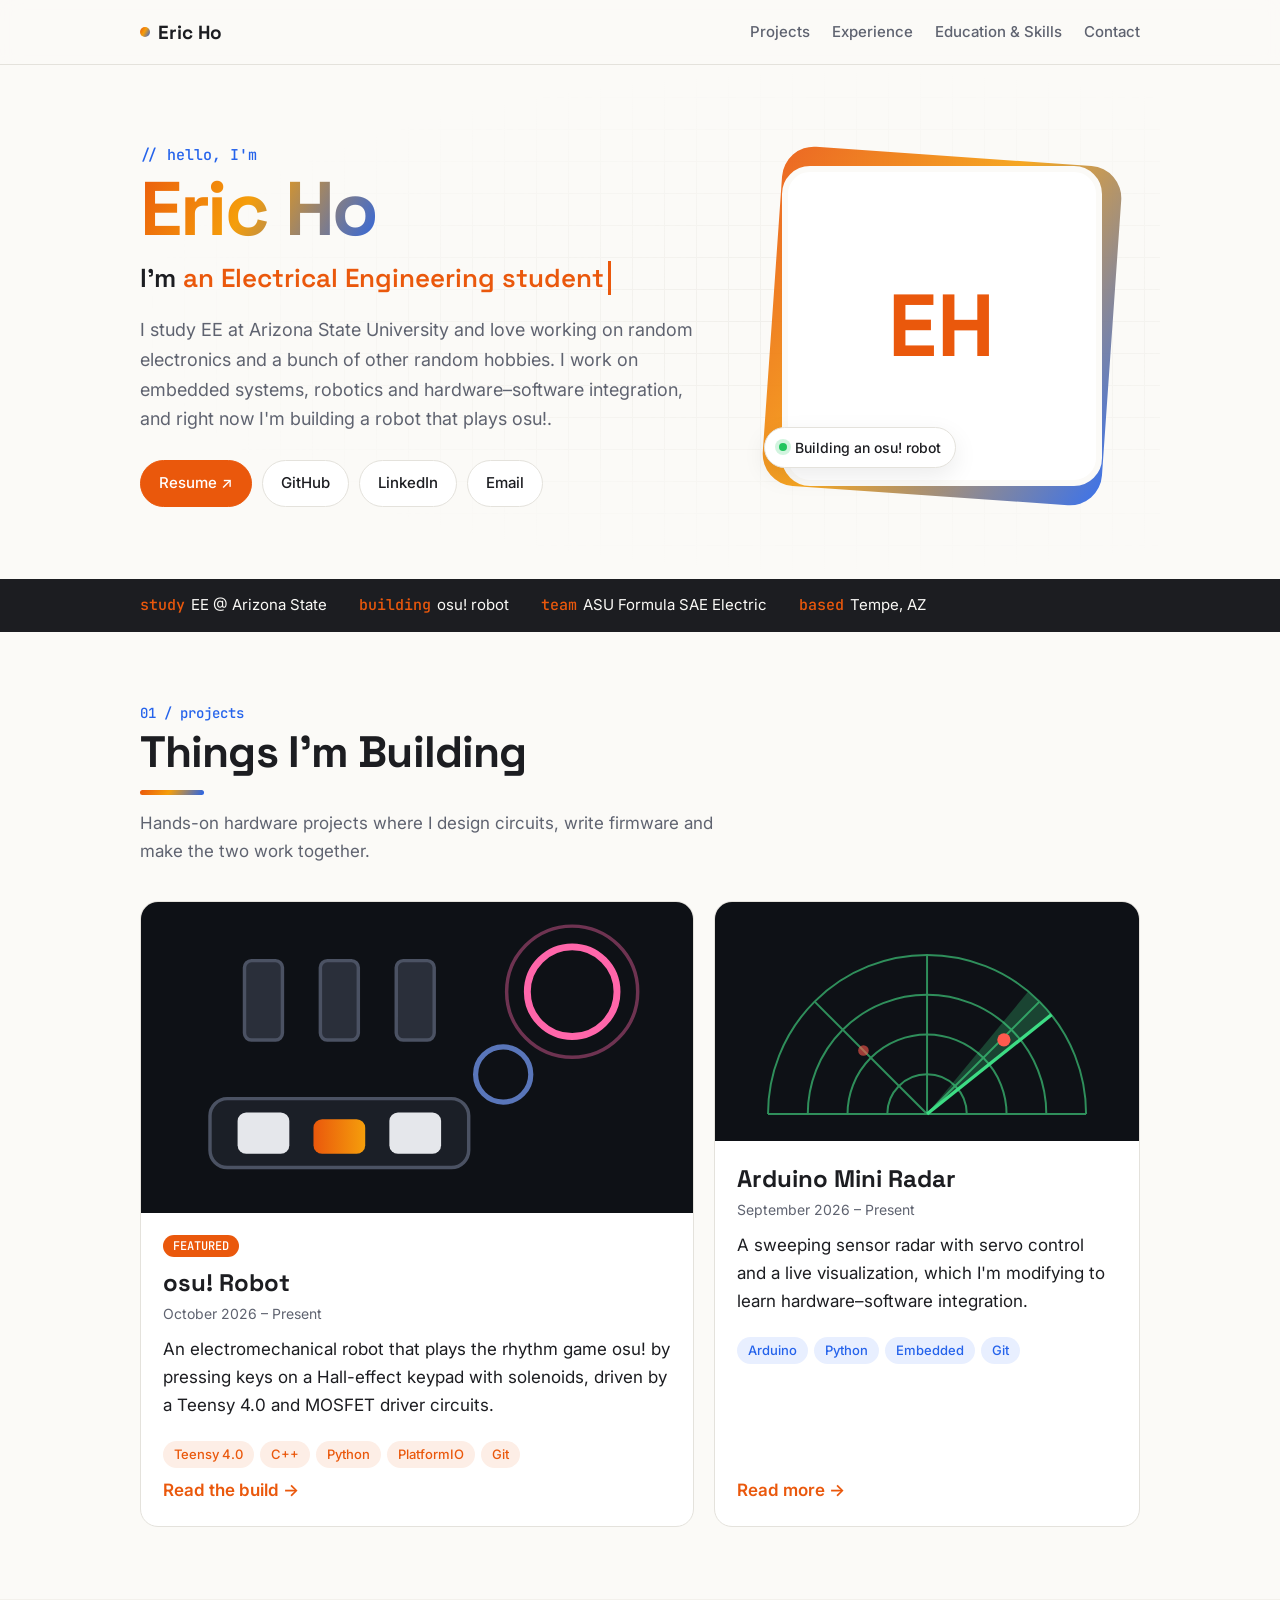
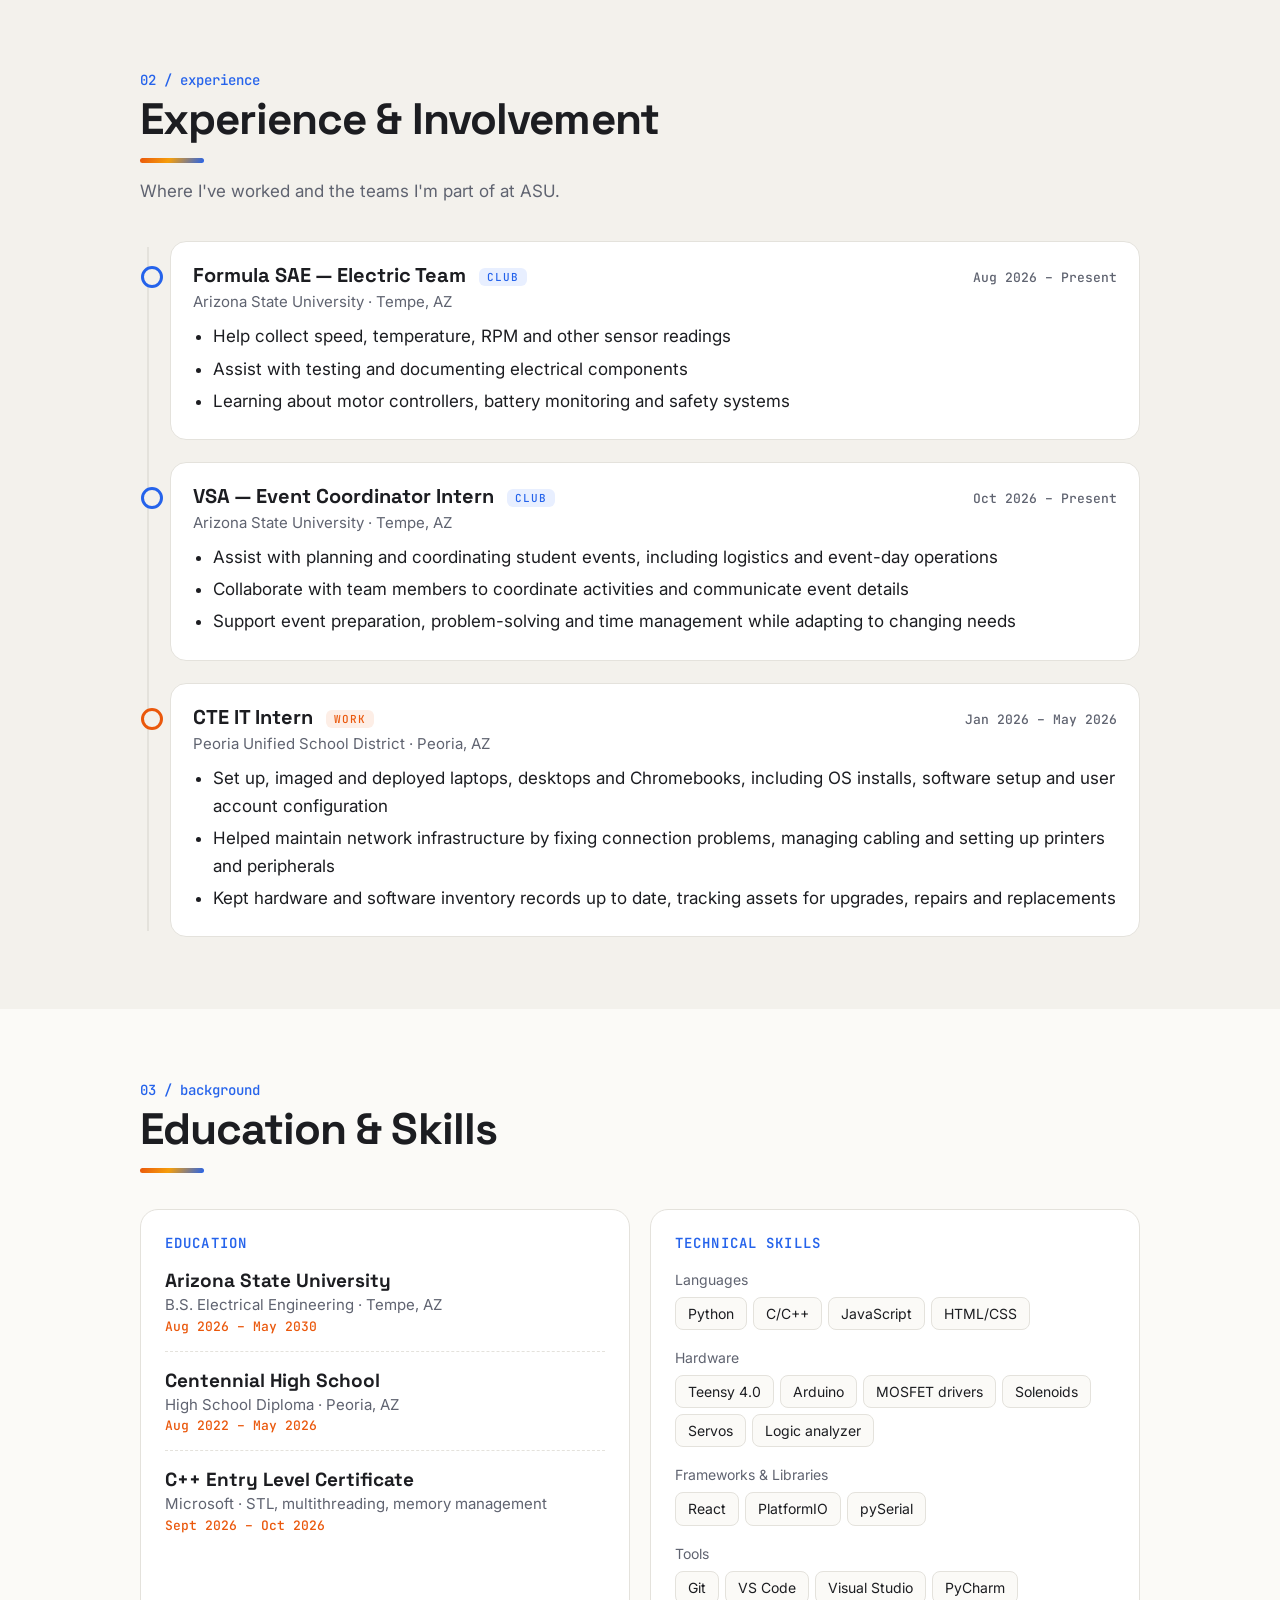
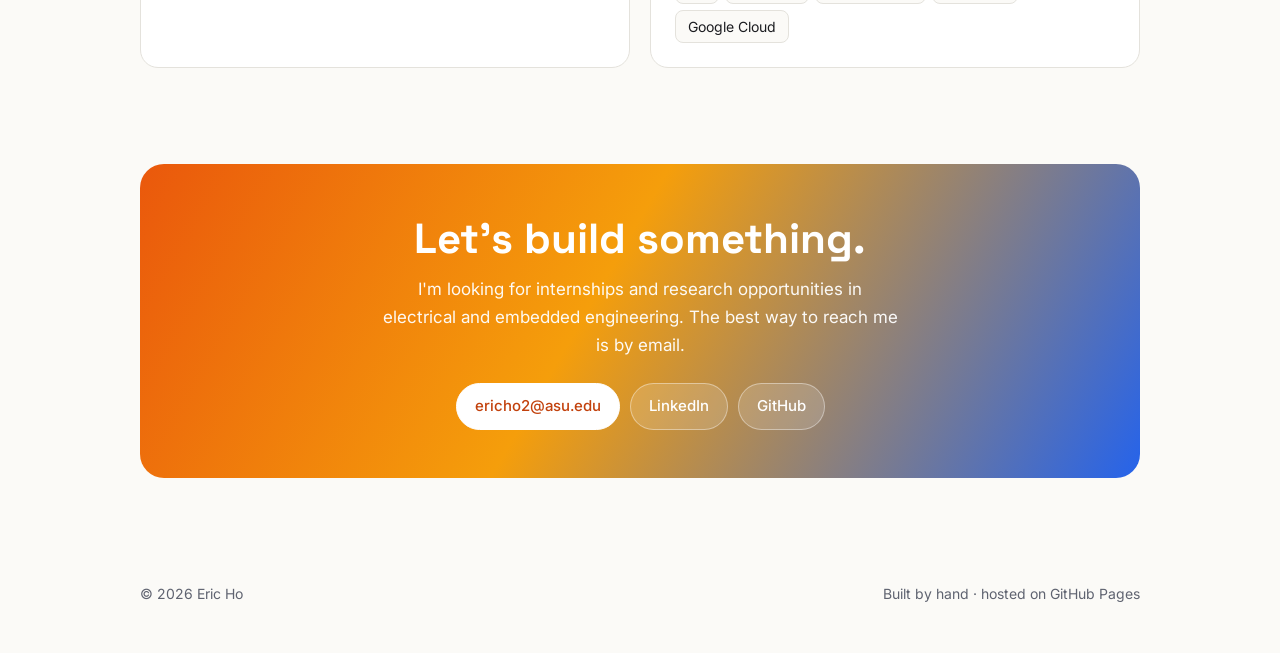
==== commit 2eb0a20c: "Update lead paragraph with new hobbies" ====
--- a/index.html
+++ b/index.html
@@ -31,7 +31,7 @@
         <p class="hello">// hello, I'm</p>
         <h1><span class="grad">Eric Ho</span></h1>
         <p class="role">I'm <span class="typed" id="typed">an Electrical Engineering student</span></p>
-        <p class="lead">I study EE at Arizona State University and love building things that move. I work on embedded systems, robotics and hardware–software integration, and right now I'm building a robot that plays osu!.</p>
+        <p class="lead">I study EE at Arizona State University and love working on random electronics and a bunch of other random hobbies. I work on embedded systems, robotics and hardware–software integration, and right now I'm building a robot that plays osu!.</p>
         <div class="links">
           <a class="btn primary" href="Eric_Ho_Resume.pdf" target="_blank" rel="noopener">Resume ↗</a>
           <a class="btn" href="https://github.com/ericho235" target="_blank" rel="noopener">GitHub</a>
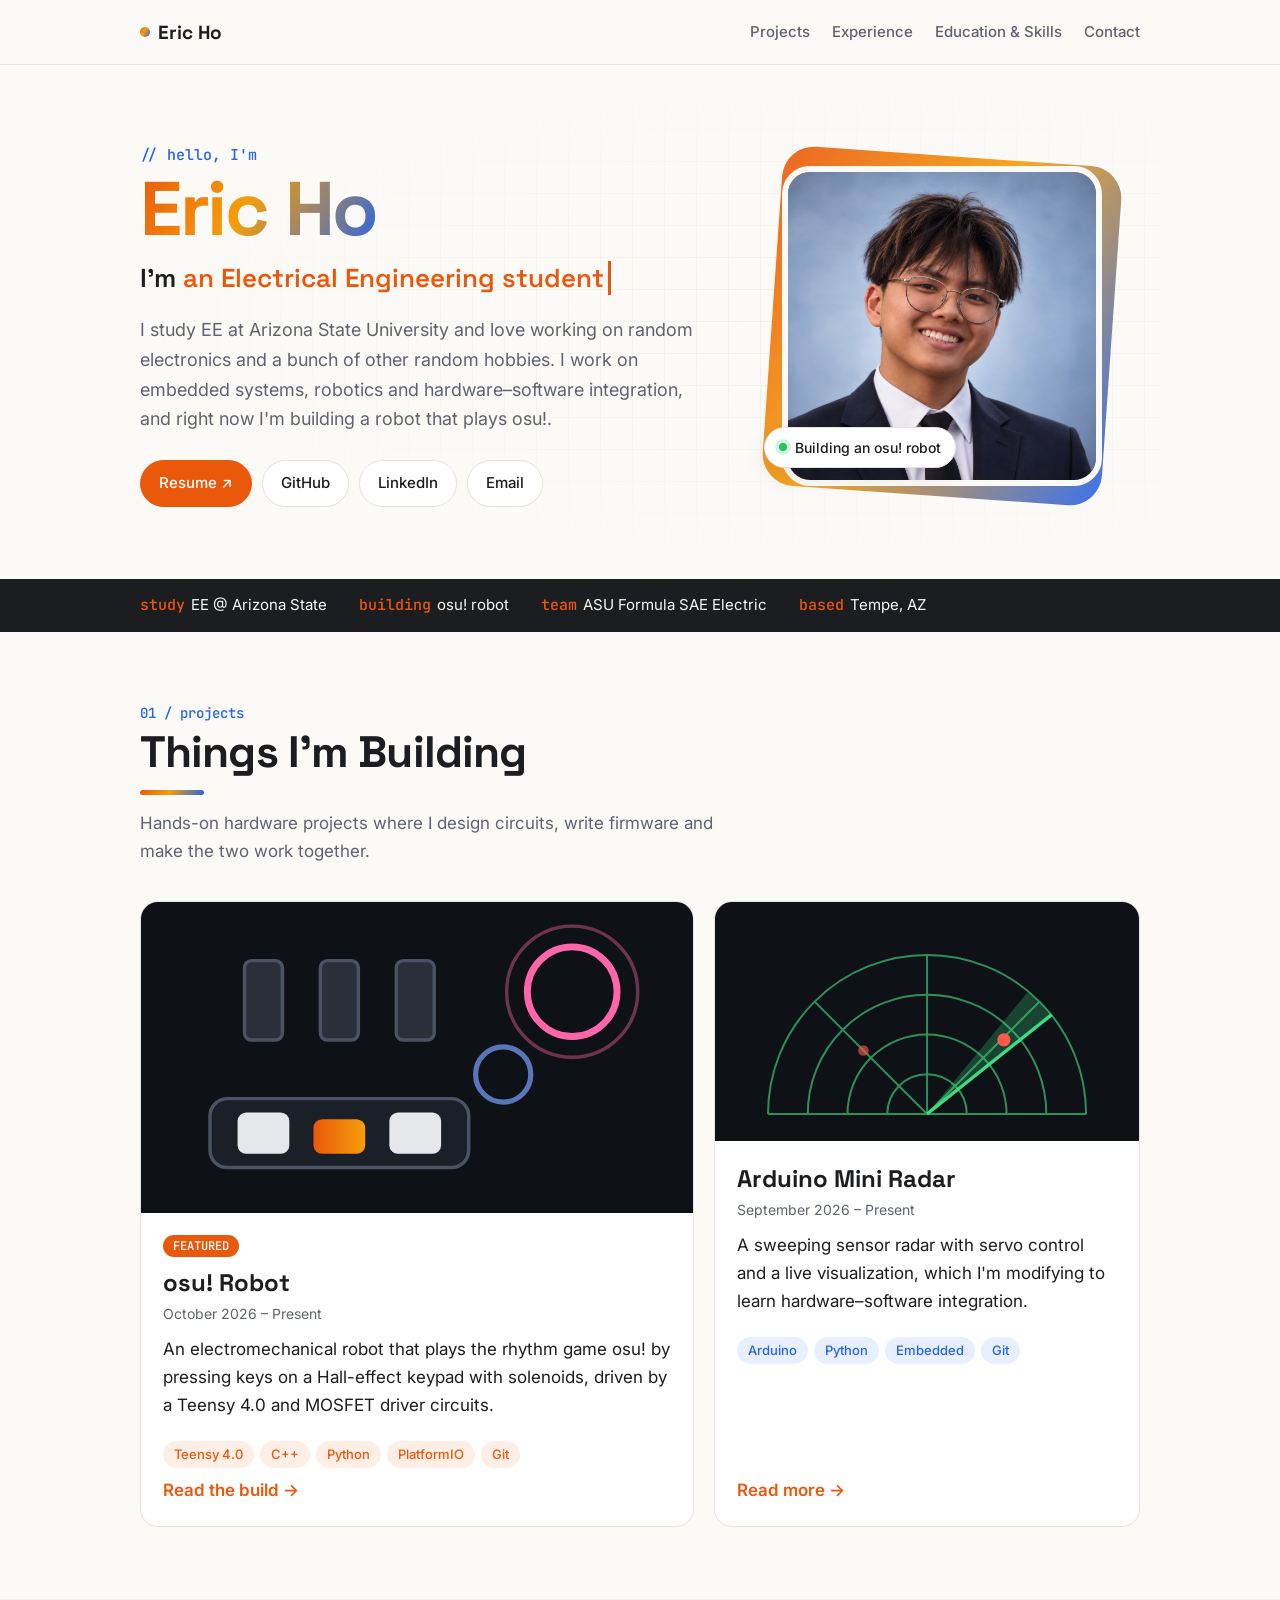
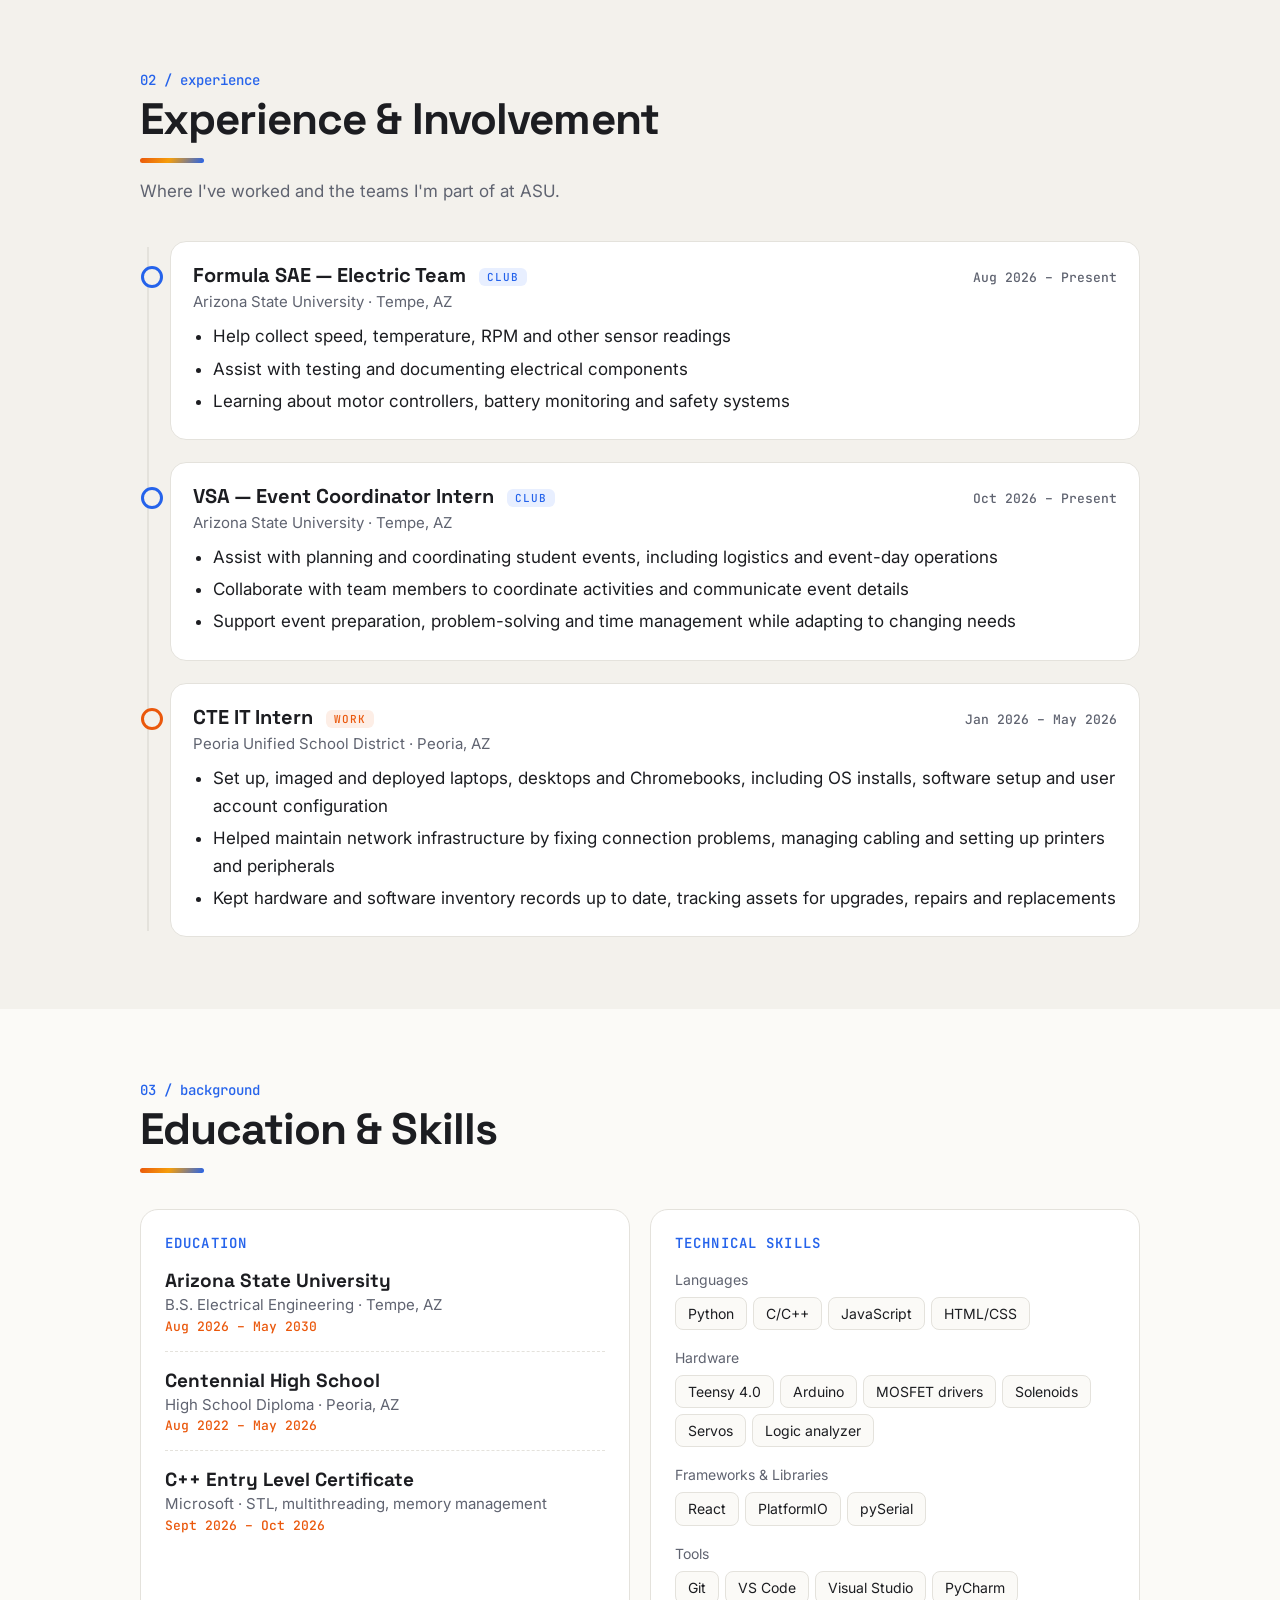
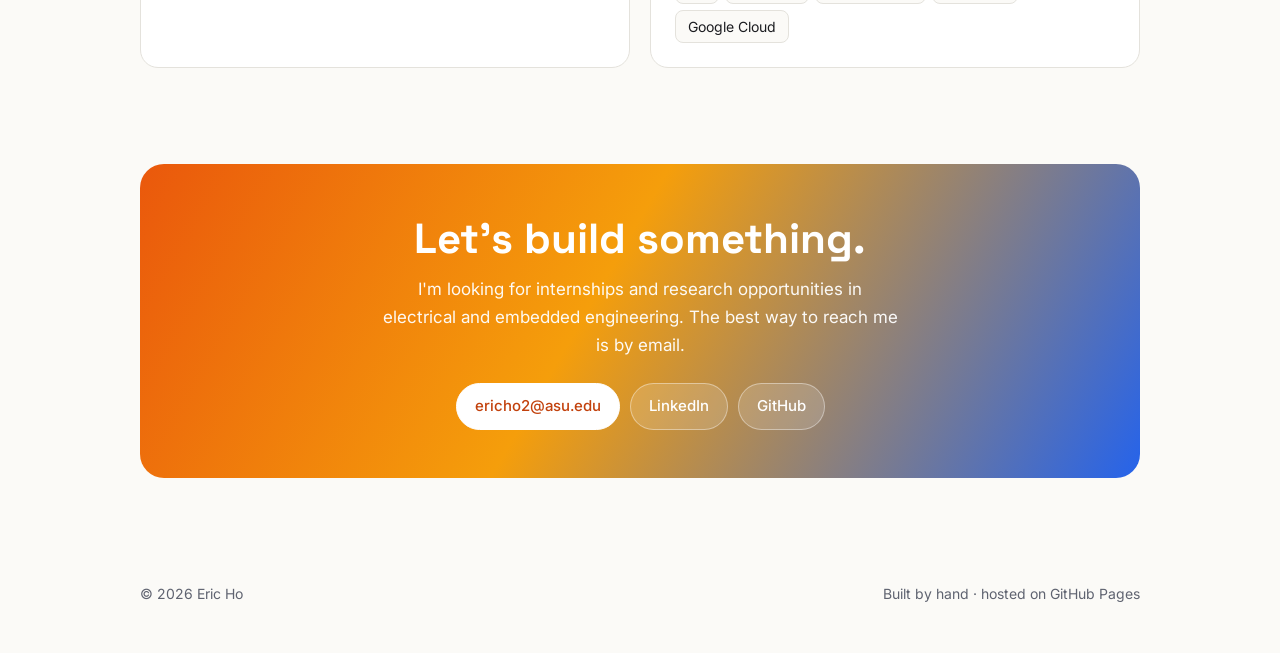
==== commit 4beea07c: "Replace profile photo with new PNG" ====
--- a/index.html
+++ b/index.html
@@ -40,10 +40,10 @@
         </div>
       </div>
 
-      <!-- Your photo: save a square-ish photo as assets/profile.jpg
+      <!-- Your photo: save a square-ish photo as assets/profile.png
            Until then, your initials show instead. -->
       <div class="photo-wrap">
-        <img class="photo" src="assets/profile.jpg" alt="Eric Ho"
+        <img class="photo" src="assets/profile.png" alt="Eric Ho"
              onerror="this.outerHTML='<div class=&quot;photo-fallback&quot;>EH</div>'">
         <div class="status"><span class="live"></span>Building an osu! robot</div>
       </div>
